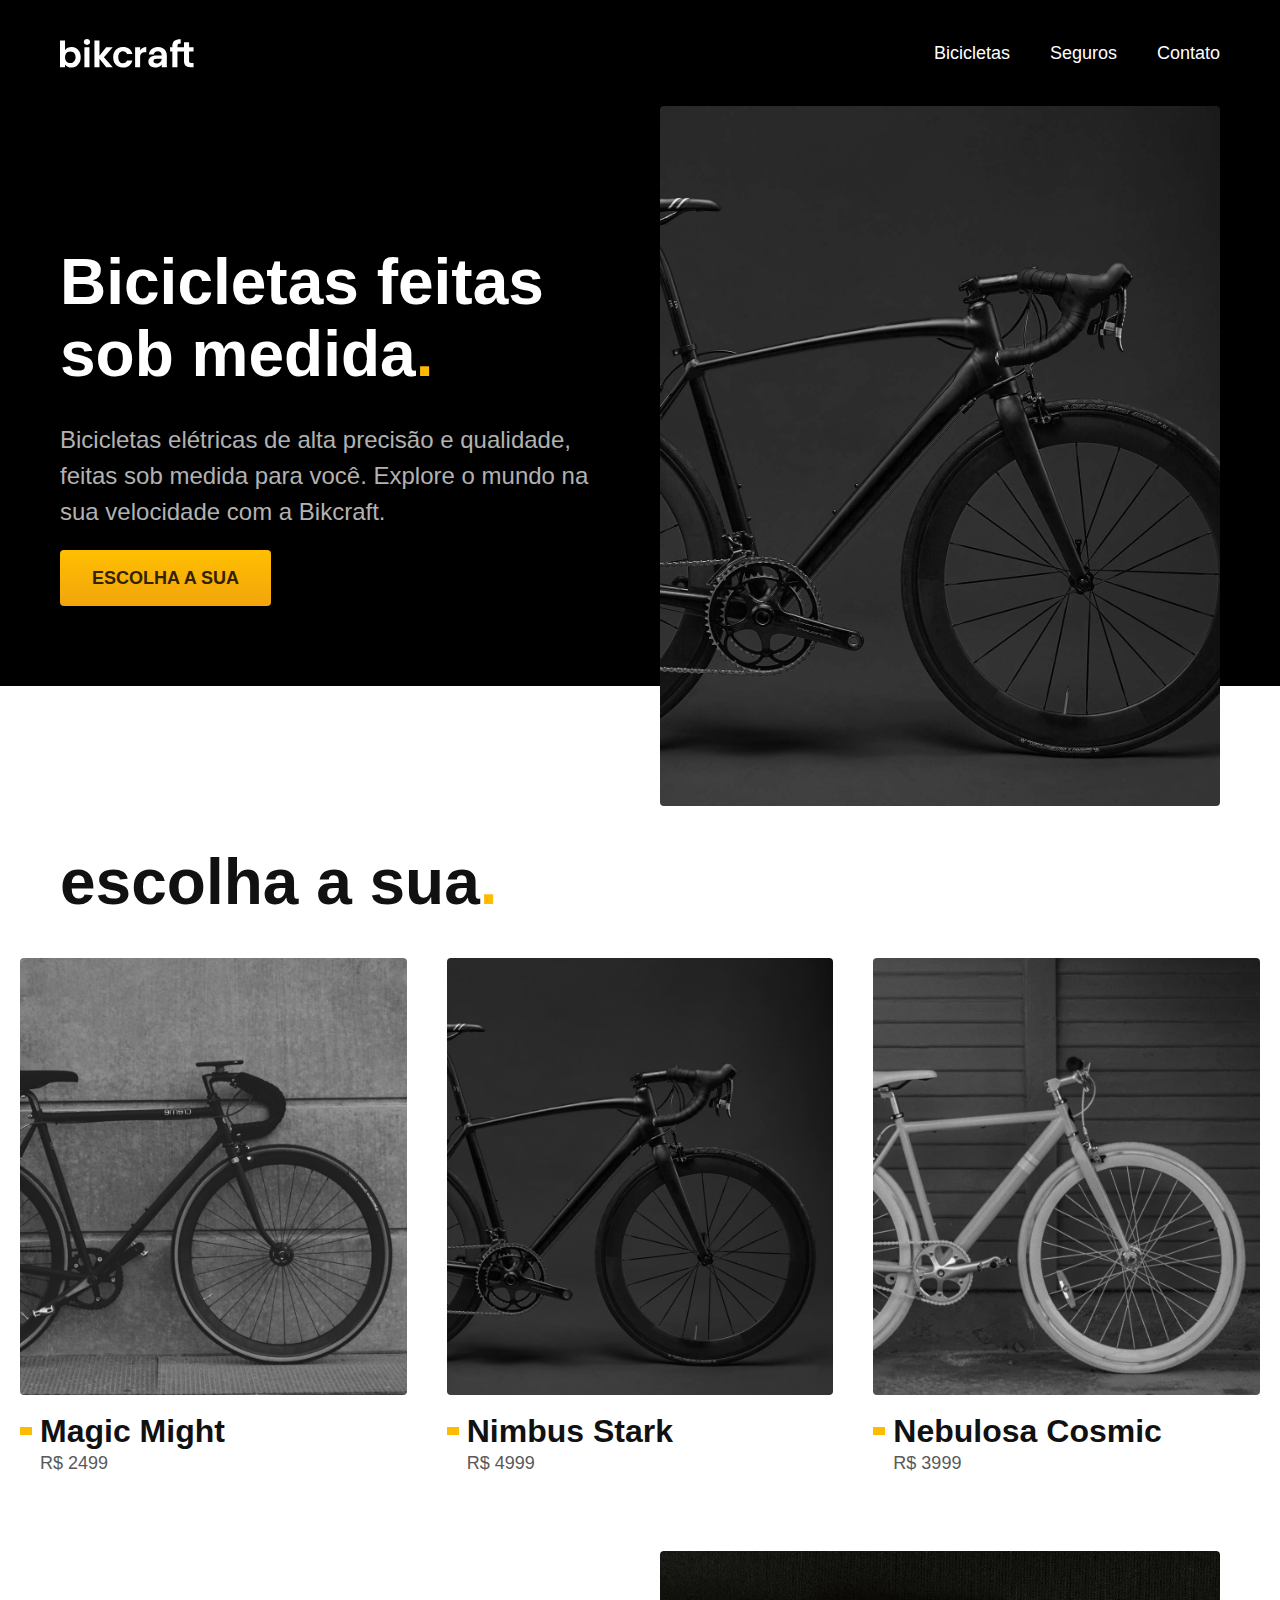
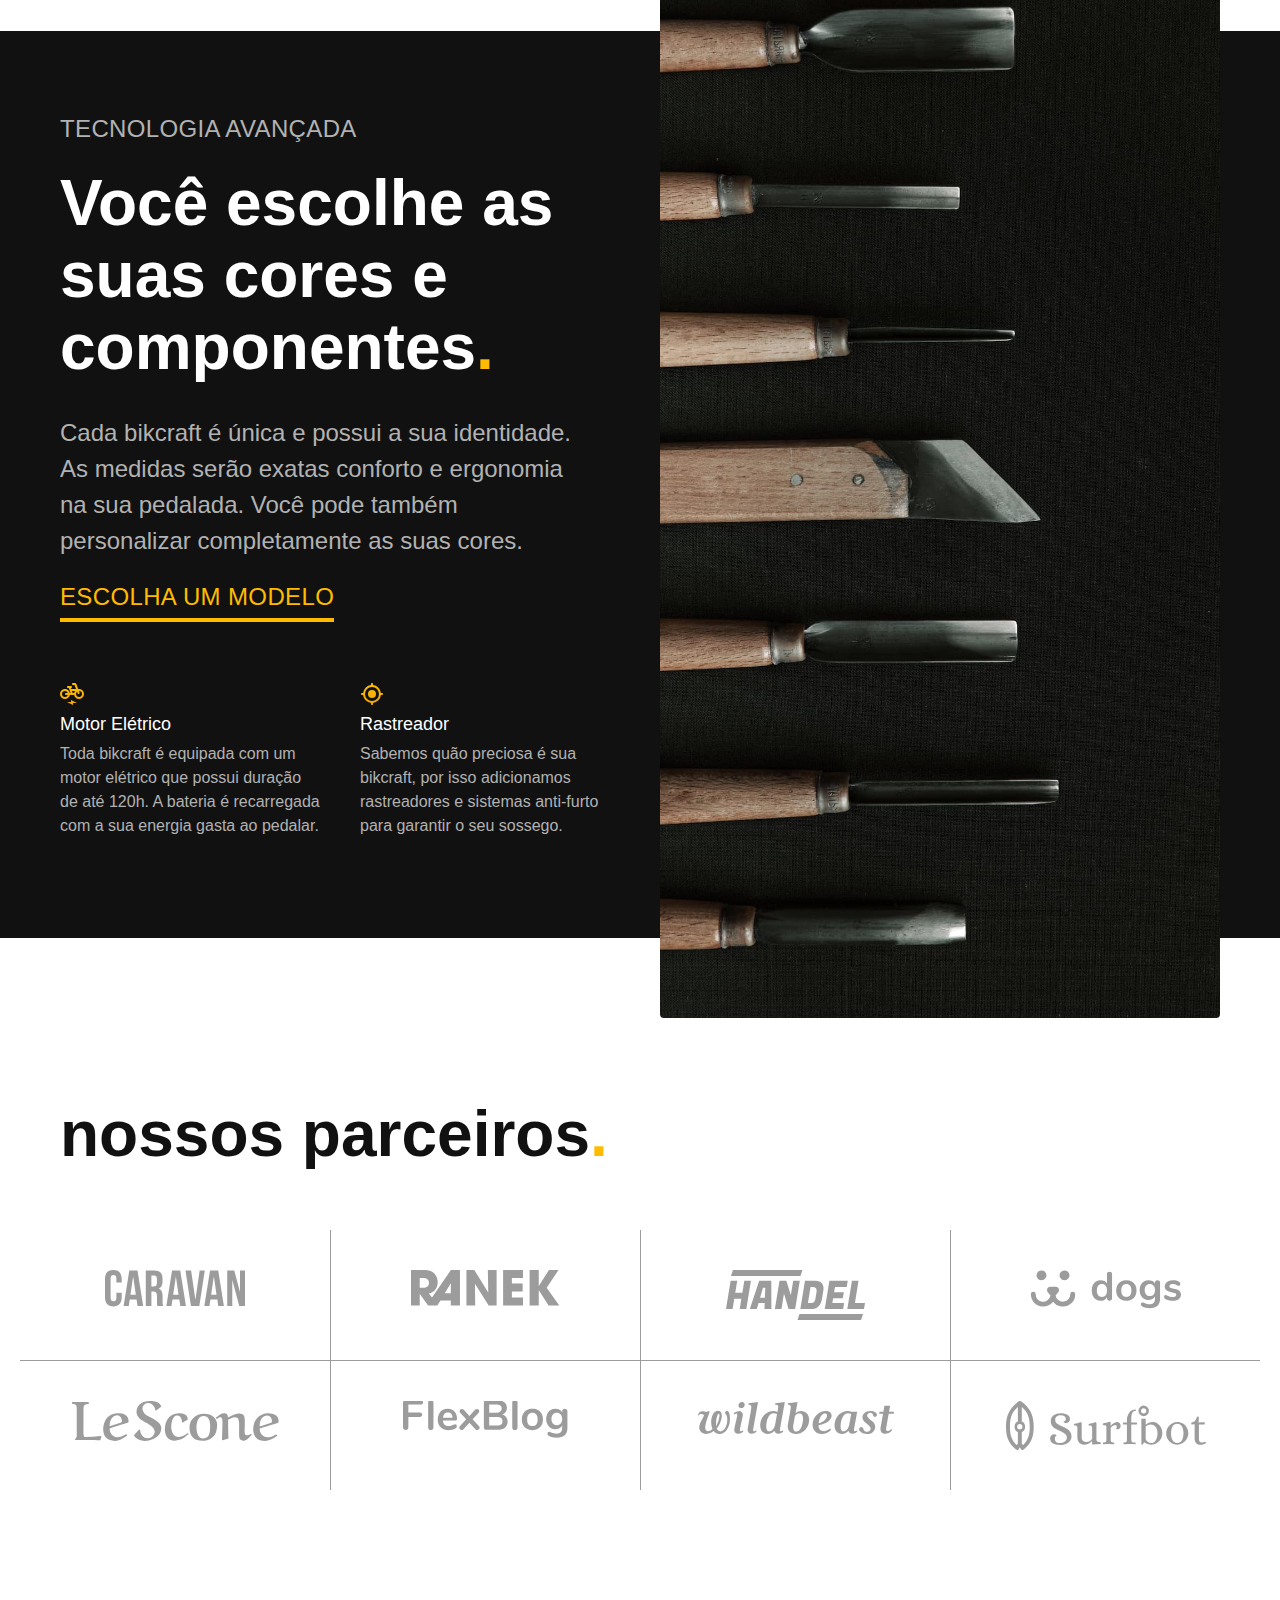
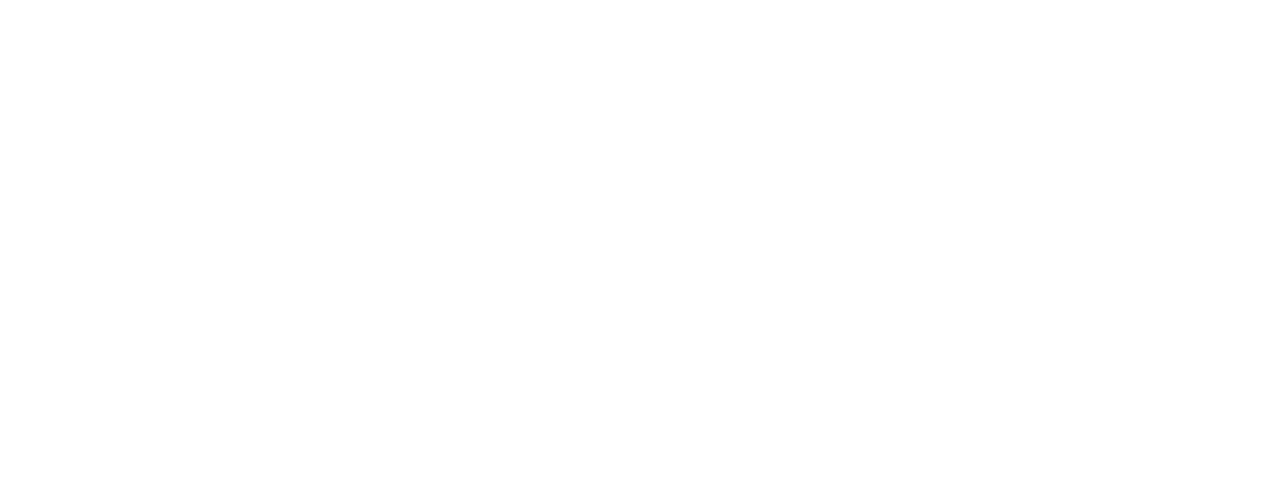
==== index.html @ b80268f8 "sessão de parceiros" ====
<!DOCTYPE html>
<html lang="pt-br">

<head>
  <meta charset="UTF-8">
  <meta name="viewport" content="width=device-width, initial-scale=1.0">

  <title>Bikcraft - Bicicletas Elétricas</title>
  <meta name="description" content="Bicicletas elétricas de alta precisão e qualidade,  feitas sob medida para o cliente. Explore o mundo na sua velocidade com a Bikcraft.">

  <link rel="stylesheet" href="./css/style.css">
</head>

<body>
  <header class="header-bg">
    <div class="header container-1">
      <a href="./">
        <img src="./img/bikcraft.svg" alt="Bikcraft">
      </a>

      <nav aria-label="primaria">
        <ul class="header-menu font-1-m cor-0">
          <li><a href="./bicicletas.html">Bicicletas</a></li>
          <li><a href="./seguros.html">Seguros</a></li>
          <li><a href="./contato.html">Contato</a></li>
        </ul>
      </nav>
    </div>
  </header>

  <main class="introducao-bg">
    <div class="introducao container-1">
      <div class="introducao-conteudo">
        <h1 class="font-1-xxl cor-0">Bicicletas feitas sob medida<span class="cor-p1">.</span></h1>
        <p class="font-2-l cor-5">Bicicletas elétricas de alta precisão e qualidade, feitas sob medida para você. Explore o mundo na sua velocidade com a Bikcraft.</p>
        <a class="botao" href="./bicicletas.html">Escolha a sua</a>
      </div>
      <div>
        <img src="./img/fotos/introducao.jpg" alt="Bicicleta elétrica preta.">
      </div>
    </div>
  </main>

  <article class="bicicletas">
    <h2 class="container-1 font-1-xxl">escolha a sua<span class="cor-p1">.</span></h2>
    <ul class="bicicletas-lista container-2">
      <li>
        <a href="./bicicletas/magic.html">
          <img src="./img/bicicletas/magic-home.jpg" alt="bibicleta preta">
          <h3 class="font-1-xl ">Magic Might</h3>
          <span class="font-2-m cor-8">R$ 2499</span>
        </a>
      </li>
      <li>
        <a href="./bicicletas/nimbus.html">
          <img src="./img/bicicletas/nimbus-home.jpg" alt="bicicleta normal">
          <h3 class="font-1-xl ">Nimbus Stark</h3>
          <span class="font-2-m cor-8">R$ 4999</span>
        </a>
      </li>
      <li>
        <a href="./bicicletas/nebulosa.html">
          <img src="./img/bicicletas/nebula-home.jpg" alt="bicicleta albina">
          <h3 class="font-1-xl">Nebulosa Cosmic</h3>
          <span class="font-2-m cor-8">R$ 3999</span>
        </a>
      </li>
    </ul>
  </article>

  <article class="tecnologia-bg">
    <div class="tecnologia container-1">
      <div class="tecnologia-conteudo">
        <span class="font-2-l-b cor-5">Tecnologia Avançada</span>
        <h2 class="font-1-xxl cor-0">Você escolhe as suas cores e componentes<span class="cor-p1">.</span></h2>
        <p class="font-2-l cor-5">Cada bikcraft é única e possui a sua identidade. As medidas serão exatas conforto e ergonomia na sua pedalada. Você pode também personalizar completamente as suas cores.</p>
        <a class="link" href="./bicicletas.html">Escolha um modelo</a>
        <div class="tecnologia-vantagens">
          <div>
            <img src="./img/icones/eletrica.svg" alt="">
            <h3 class="font-1-m cor-0">Motor Elétrico</h3>
            <p class="font-2-s cor-5">Toda bikcraft é equipada com um motor elétrico que possui duração de até 120h. A bateria é recarregada com a sua energia gasta ao pedalar.</p>
          </div>
          <div>
            <img src="./img/icones/rastreador.svg" alt="">
            <h3 class="font-1-m cor-0">Rastreador</h3>
            <p class="font-2-s cor-5">Sabemos quão preciosa é sua bikcraft, por isso adicionamos rastreadores e sistemas anti-furto para garantir o seu sossego.</p>
          </div>
        </div>
      </div>
      <div class="tecnologia-imagem">
        <img src="./img/fotos/tecnologia.jpg" alt="bikcraft legal">
      </div>
    </div>
  </article>

  <section class="parceiros" aria-label="nossos parceiros">
    <h2 class="container-1 font-1-xxl">nossos parceiros<span class="cor-p1">.</span></h2>

    <ul class="container-2">
      <li><img src="./img/parceiros/caravan.svg" alt="caravan"></li>
      <li><img src="./img/parceiros/ranek.svg" alt="ranek"></li>
      <li><img src="./img/parceiros/handel.svg" alt="handel"></li>
      <li><img src="./img/parceiros/dogs.svg" alt="dogs"></li>
      <li><img src="./img/parceiros/lescone.svg" alt="lescone"></li>
      <li><img src="./img/parceiros/flexblog.svg" alt="flexblog"></li>
      <li><img src="./img/parceiros/wildbeast.svg" alt="wildbeast"></li>
      <li><img src="./img/parceiros/surfbot.svg" alt="surfbot"></li>



    </ul>
  </section>

</body>

</html>
---- css/style.css ----
@import "./global/reset.css";
@import "./utilidades/tipografia.css";
@import "./utilidades/cores.css";

@import "./global/header.css";

/* Utilidades */
@import "./utilidades/componentes.css";

/* Home */
@import "./home/introducao.css";
@import "./home/tecnologia.css";
@import "./home/parceiros.css";

/* bicicletas */
@import "./bicicletas/bicicletas-lista.css";
@import "./bicicletas/bicicletas.css";
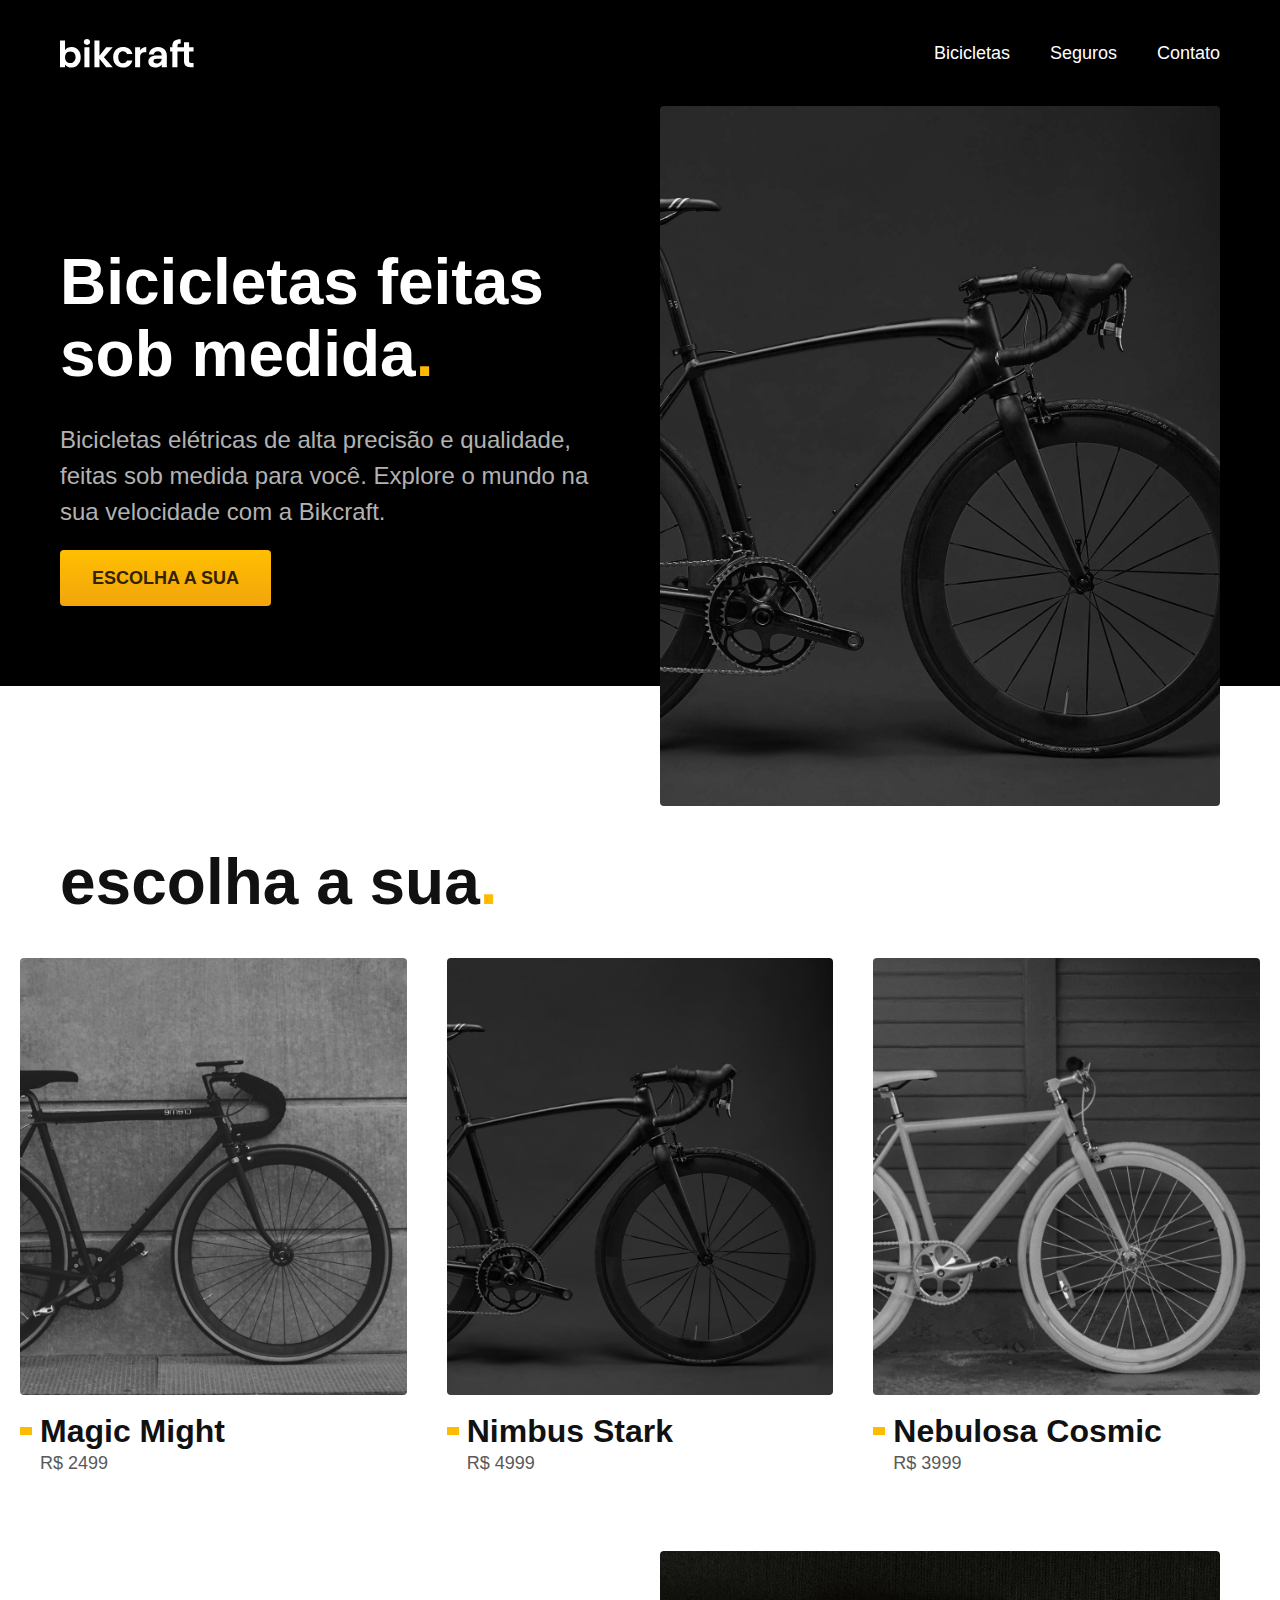
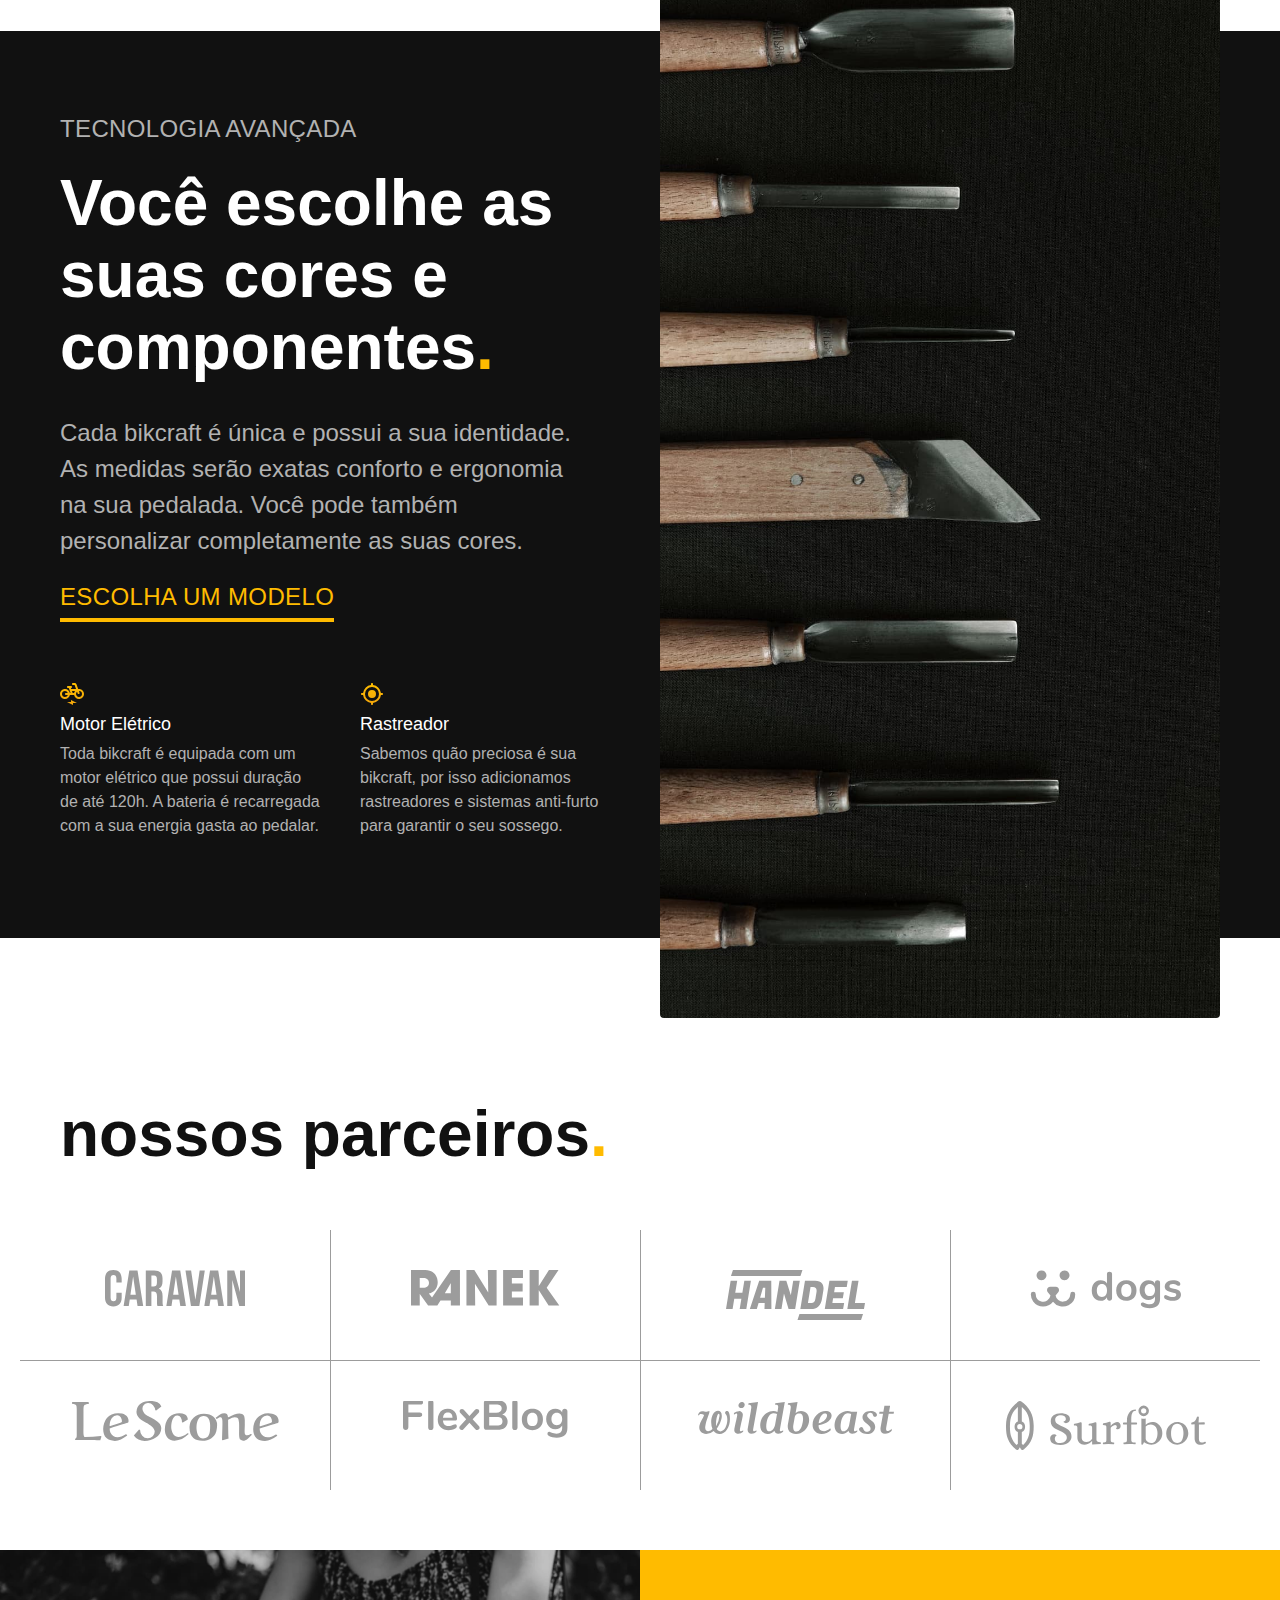
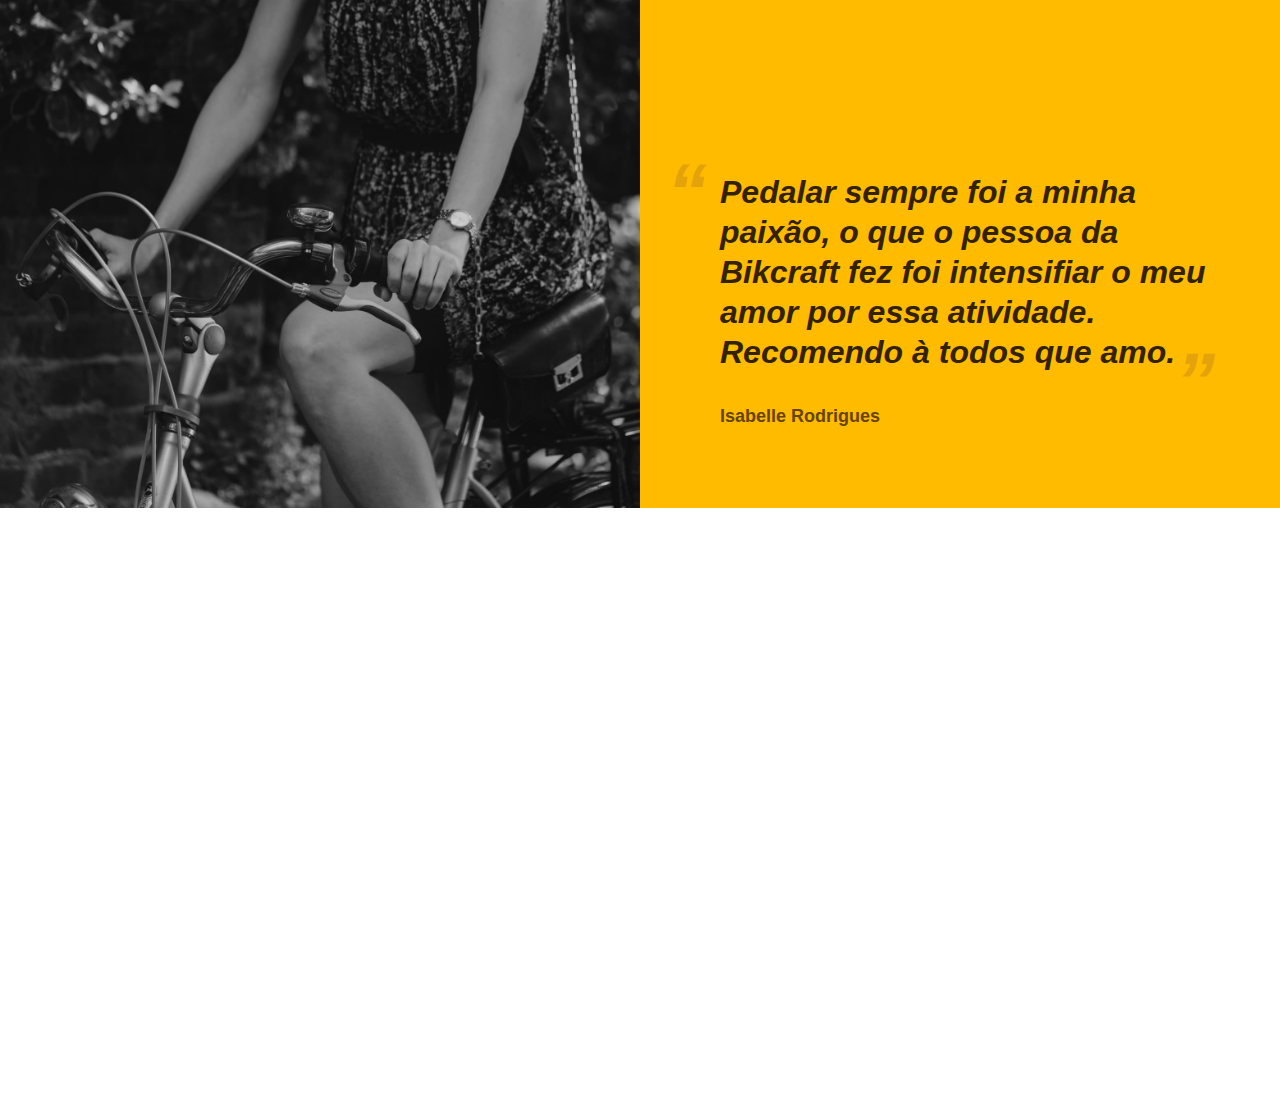
==== commit 1b6cc40a: "sessão depoimento" ====
--- a/index.html
+++ b/index.html
@@ -28,6 +28,8 @@
     </div>
   </header>
 
+  <!-- Conteudo principal do site - intro -->
+
   <main class="introducao-bg">
     <div class="introducao container-1">
       <div class="introducao-conteudo">
@@ -41,6 +43,7 @@
     </div>
   </main>
 
+  <!-- Sessão grid bicicletas -->
   <article class="bicicletas">
     <h2 class="container-1 font-1-xxl">escolha a sua<span class="cor-p1">.</span></h2>
     <ul class="bicicletas-lista container-2">
@@ -68,6 +71,8 @@
     </ul>
   </article>
 
+  <!-- Sessão Tecnologica -->
+
   <article class="tecnologia-bg">
     <div class="tecnologia container-1">
       <div class="tecnologia-conteudo">
@@ -94,6 +99,8 @@
     </div>
   </article>
 
+  <!-- Sessão dos Parceiros -->
+
   <section class="parceiros" aria-label="nossos parceiros">
     <h2 class="container-1 font-1-xxl">nossos parceiros<span class="cor-p1">.</span></h2>
 
@@ -106,10 +113,21 @@
       <li><img src="./img/parceiros/flexblog.svg" alt="flexblog"></li>
       <li><img src="./img/parceiros/wildbeast.svg" alt="wildbeast"></li>
       <li><img src="./img/parceiros/surfbot.svg" alt="surfbot"></li>
+    </ul>
+  </section>
 
+  <!-- Sessão do comentarios sobre a bikcraft -->
+  <section class="depoimentos" aria-label="depoimento">
+    <div class="depoimentos-imagem">
+      <img src="./img/fotos/depoimento.jpg" alt="Pessoa andando com a bicicleta da bikcraft">
+    </div>
+    <div class="depoimentos-conteudo">
+      <blockquote class="font-1-xl cor-p5">
+        <p>Pedalar sempre foi a minha paixão, o que o pessoa da Bikcraft fez foi intensifiar o meu amor por essa atividade. Recomendo à todos que amo.</p>
+      </blockquote>
+      <span class="font-1-m-b cor-p4">Isabelle Rodrigues</span>
+    </div>
 
-
-    </ul>
   </section>
 
 </body>
--- a/css/style.css
+++ b/css/style.css
@@ -11,6 +11,7 @@
 @import "./home/introducao.css";
 @import "./home/tecnologia.css";
 @import "./home/parceiros.css";
+@import "./home/depoimentos.css";
 
 /* bicicletas */
 @import "./bicicletas/bicicletas-lista.css";
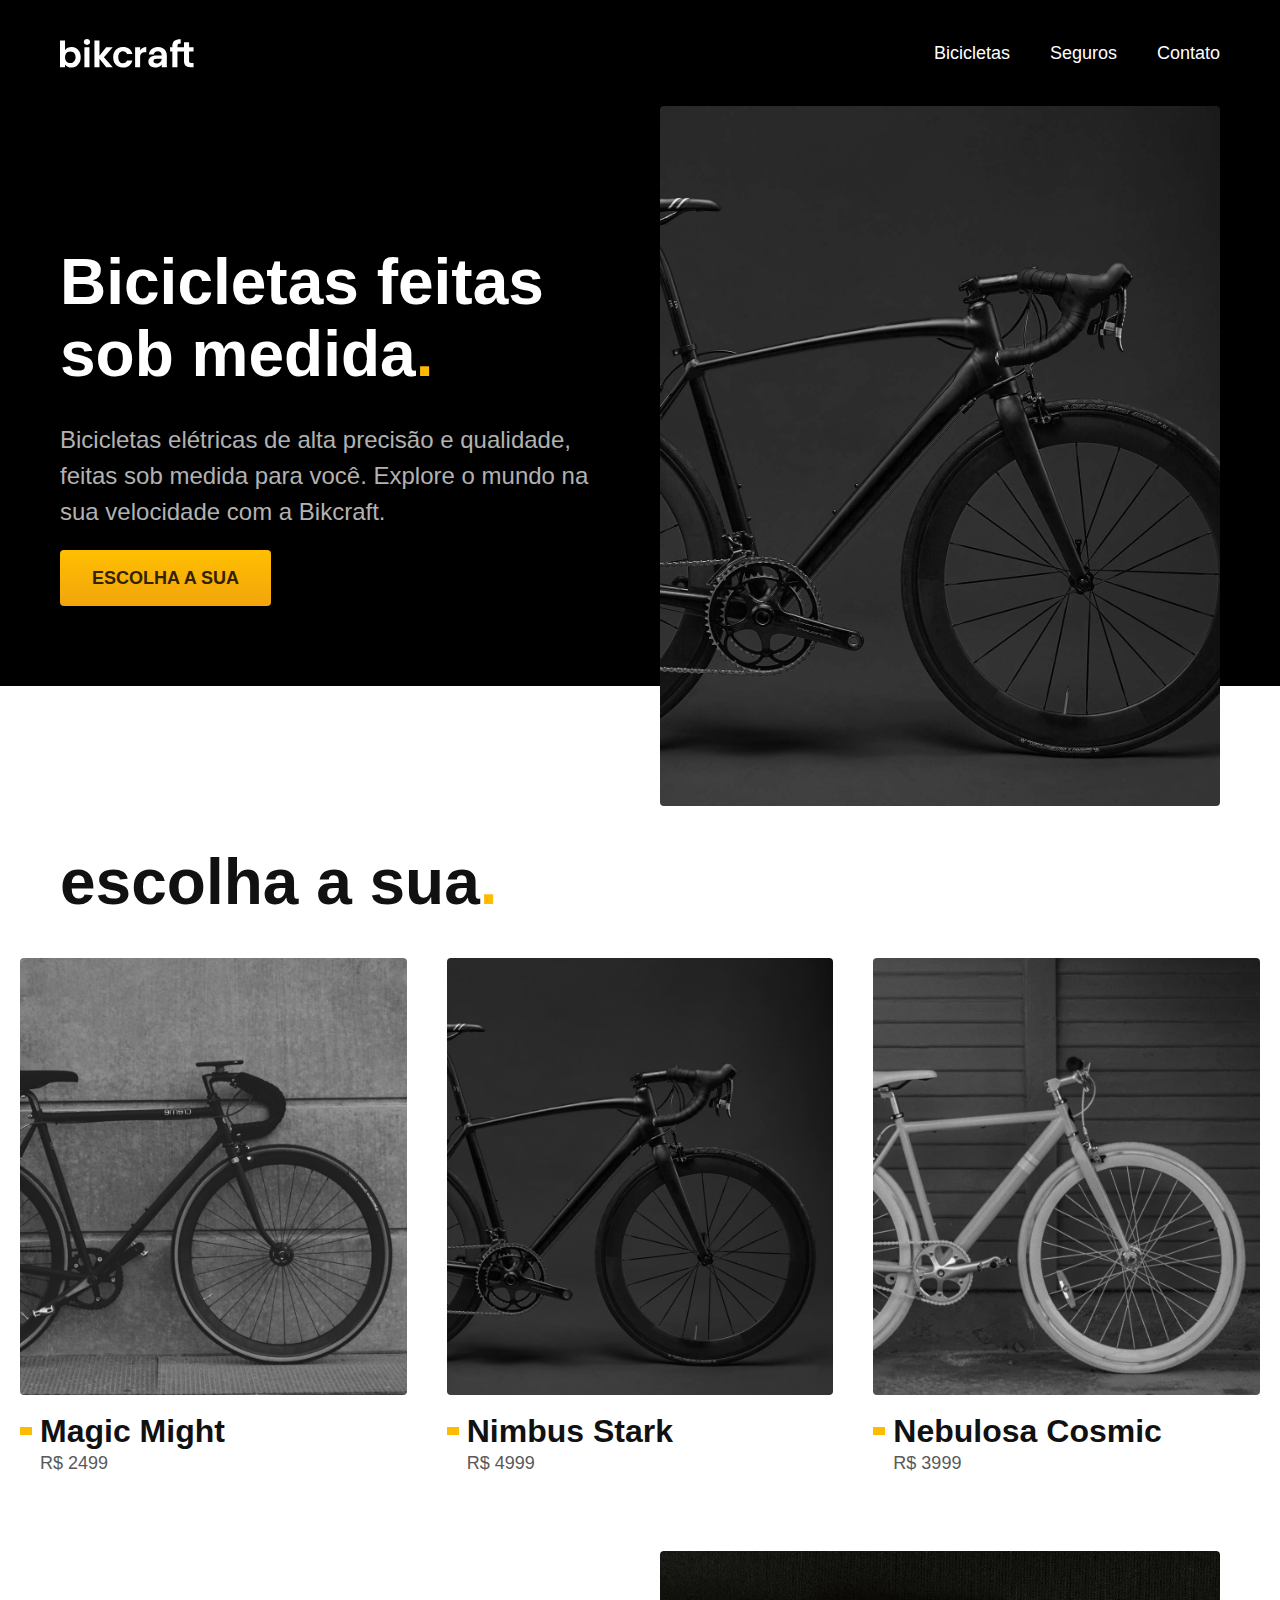
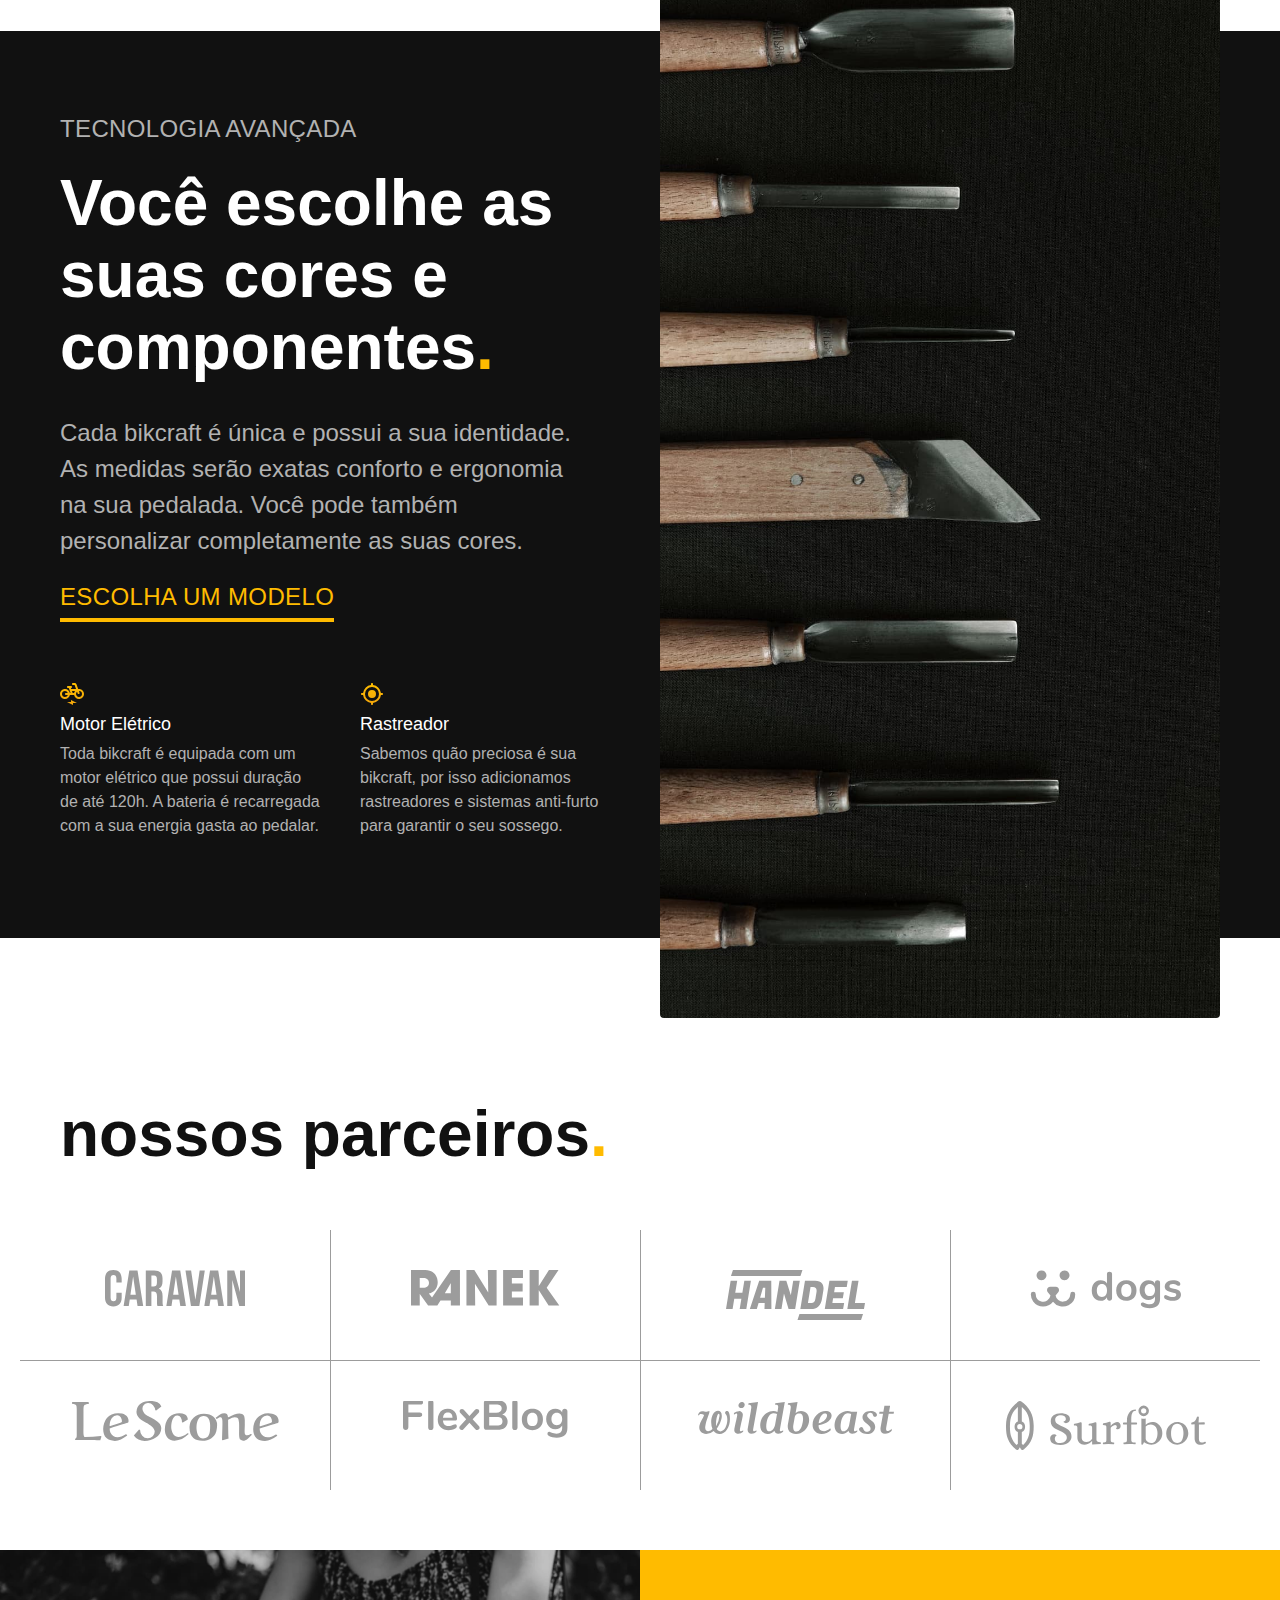
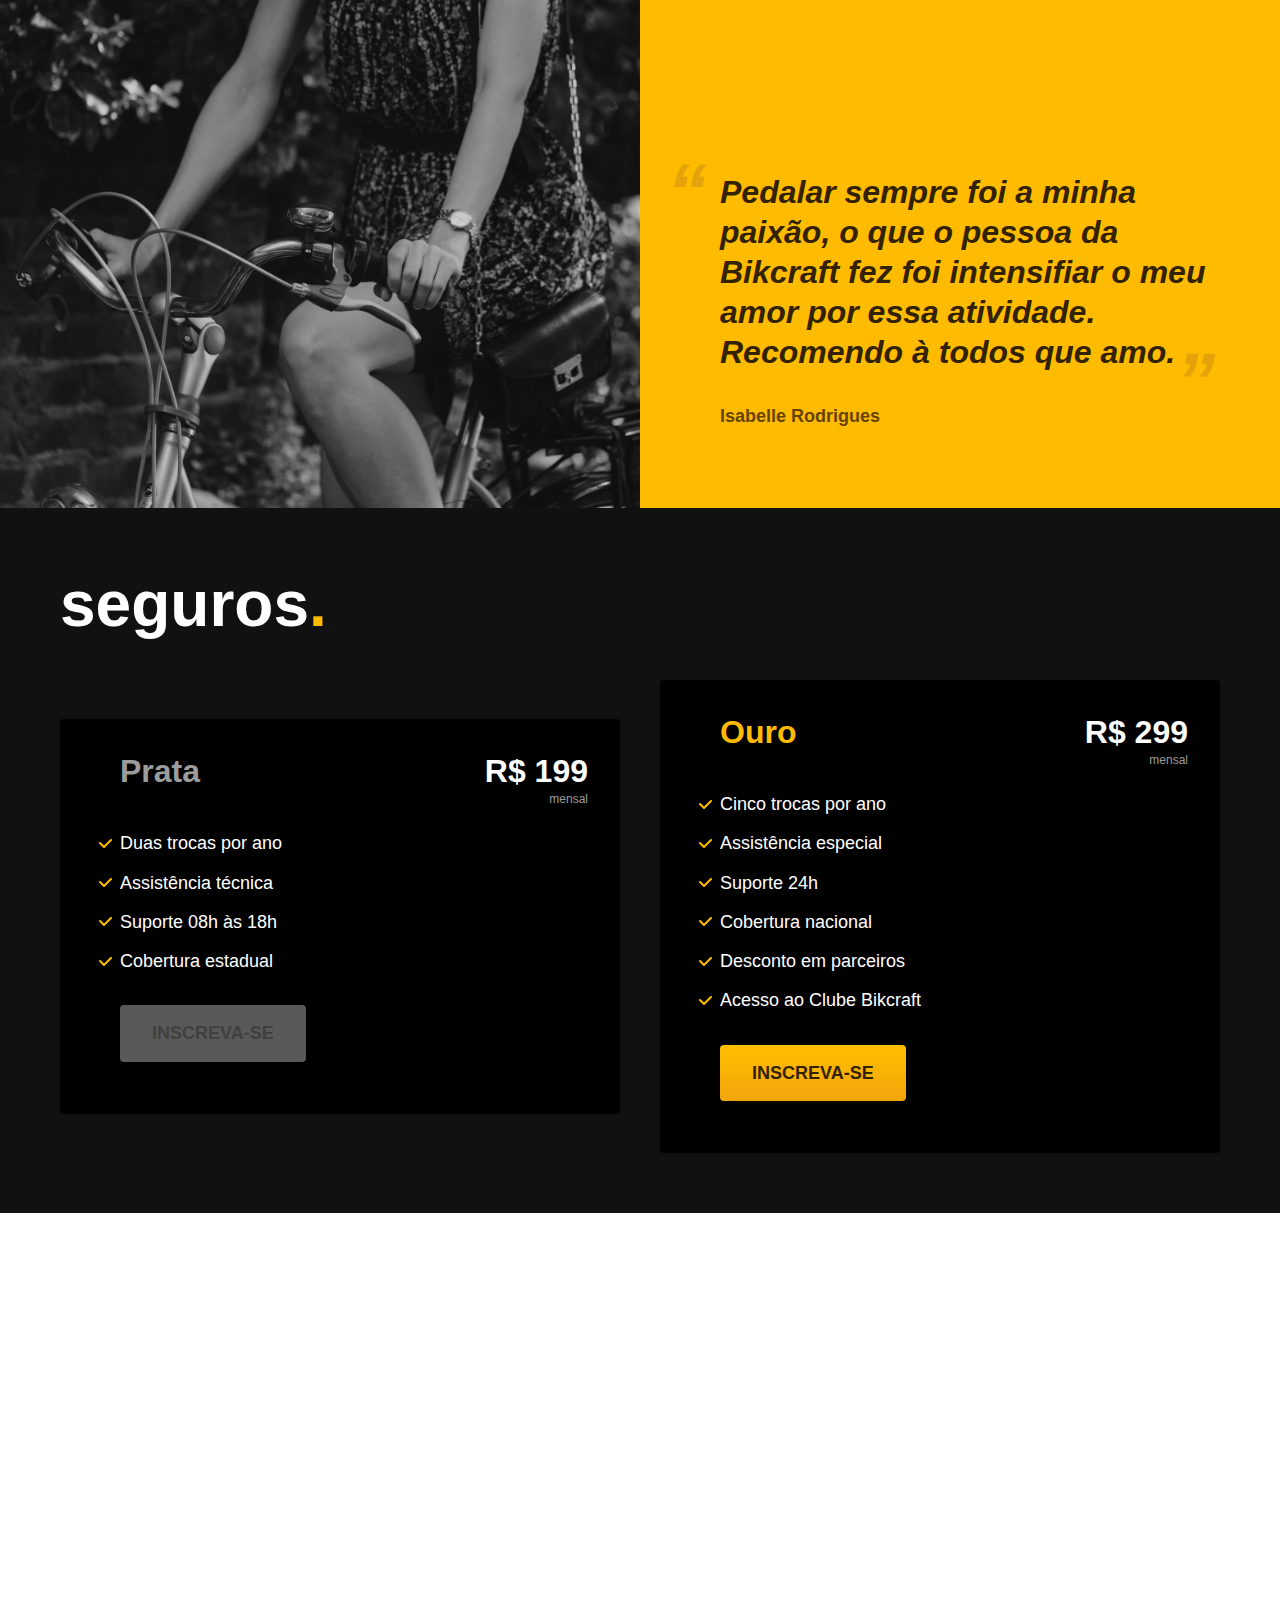
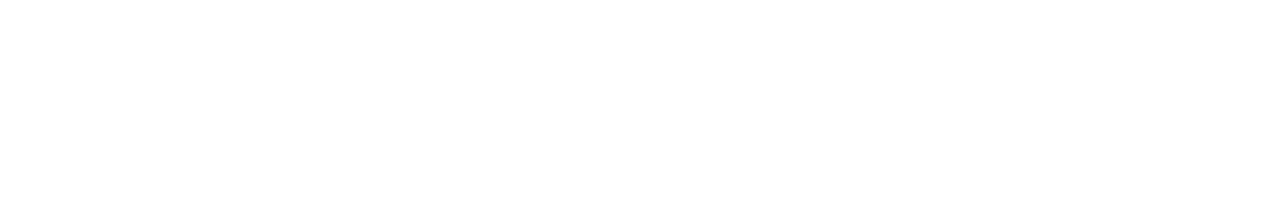
==== commit 53205c4a: "update doc + new session seguros" ====
--- a/index.html
+++ b/index.html
@@ -127,9 +127,40 @@
       </blockquote>
       <span class="font-1-m-b cor-p4">Isabelle Rodrigues</span>
     </div>
-
   </section>
 
+  <article class="seguros-bg">
+
+    <div class="seguros container-1 ">
+      <h2 class=" font-1-xxl cor-0">seguros<span class="cor-p1">.</span></h2>
+      <div class="seguros-item">
+        <h3 class="font-1-xl cor-6">Prata</h3>
+        <span class="font-1-xl cor-0">R$ 199<span class="font-1-xs cor-6">mensal</span></span>
+        <ul class="font-2-m cor-0">
+          <li>Duas trocas por ano</li>
+          <li>Assistência técnica</li>
+          <li>Suporte 08h às 18h</li>
+          <li>Cobertura estadual</li>
+        </ul>
+        <a class="botao secundario" href="./orcamentos.html">Inscreva-se</a>
+      </div>
+
+      <div class="seguros-item">
+        <h3 class="font-1-xl cor-p1">Ouro</h3>
+        <span class="font-1-xl cor-0">R$ 299 <span class="font-1-xs cor-6"> mensal</span></span>
+        <ul class="font-2-m cor-0">
+          <li>Cinco trocas por ano</li>
+          <li>Assistência especial</li>
+          <li>Suporte 24h</li>
+          <li>Cobertura nacional</li>
+          <li>Desconto em parceiros</li>
+          <li>Acesso ao Clube Bikcraft</li>
+        </ul>
+        <a class="botao" href="./orcamentos.html">Inscreva-se</a>
+      </div>
+    </div>
+
+  </article>
 </body>
 
 </html>--- a/css/style.css
+++ b/css/style.css
@@ -16,3 +16,6 @@
 /* bicicletas */
 @import "./bicicletas/bicicletas-lista.css";
 @import "./bicicletas/bicicletas.css";
+
+/* Seguros */
+@import "./seguros/seguros.css";
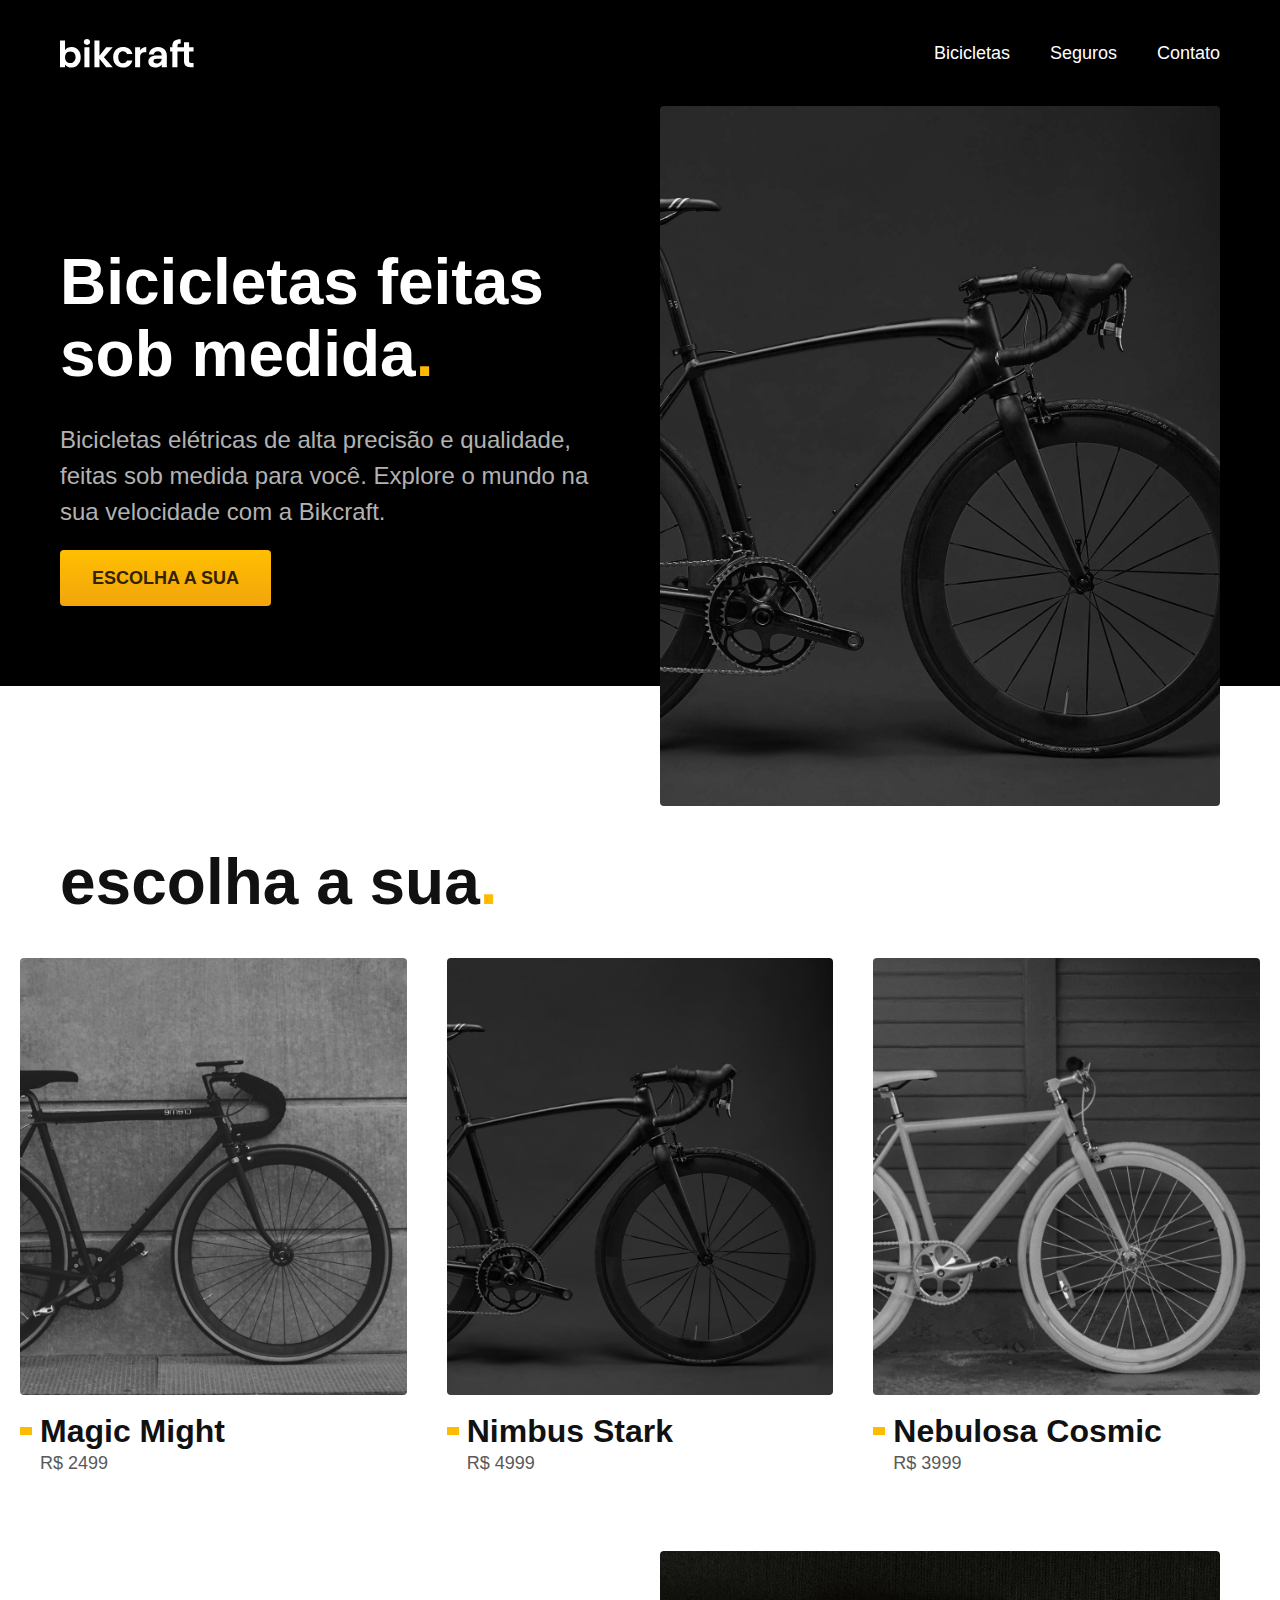
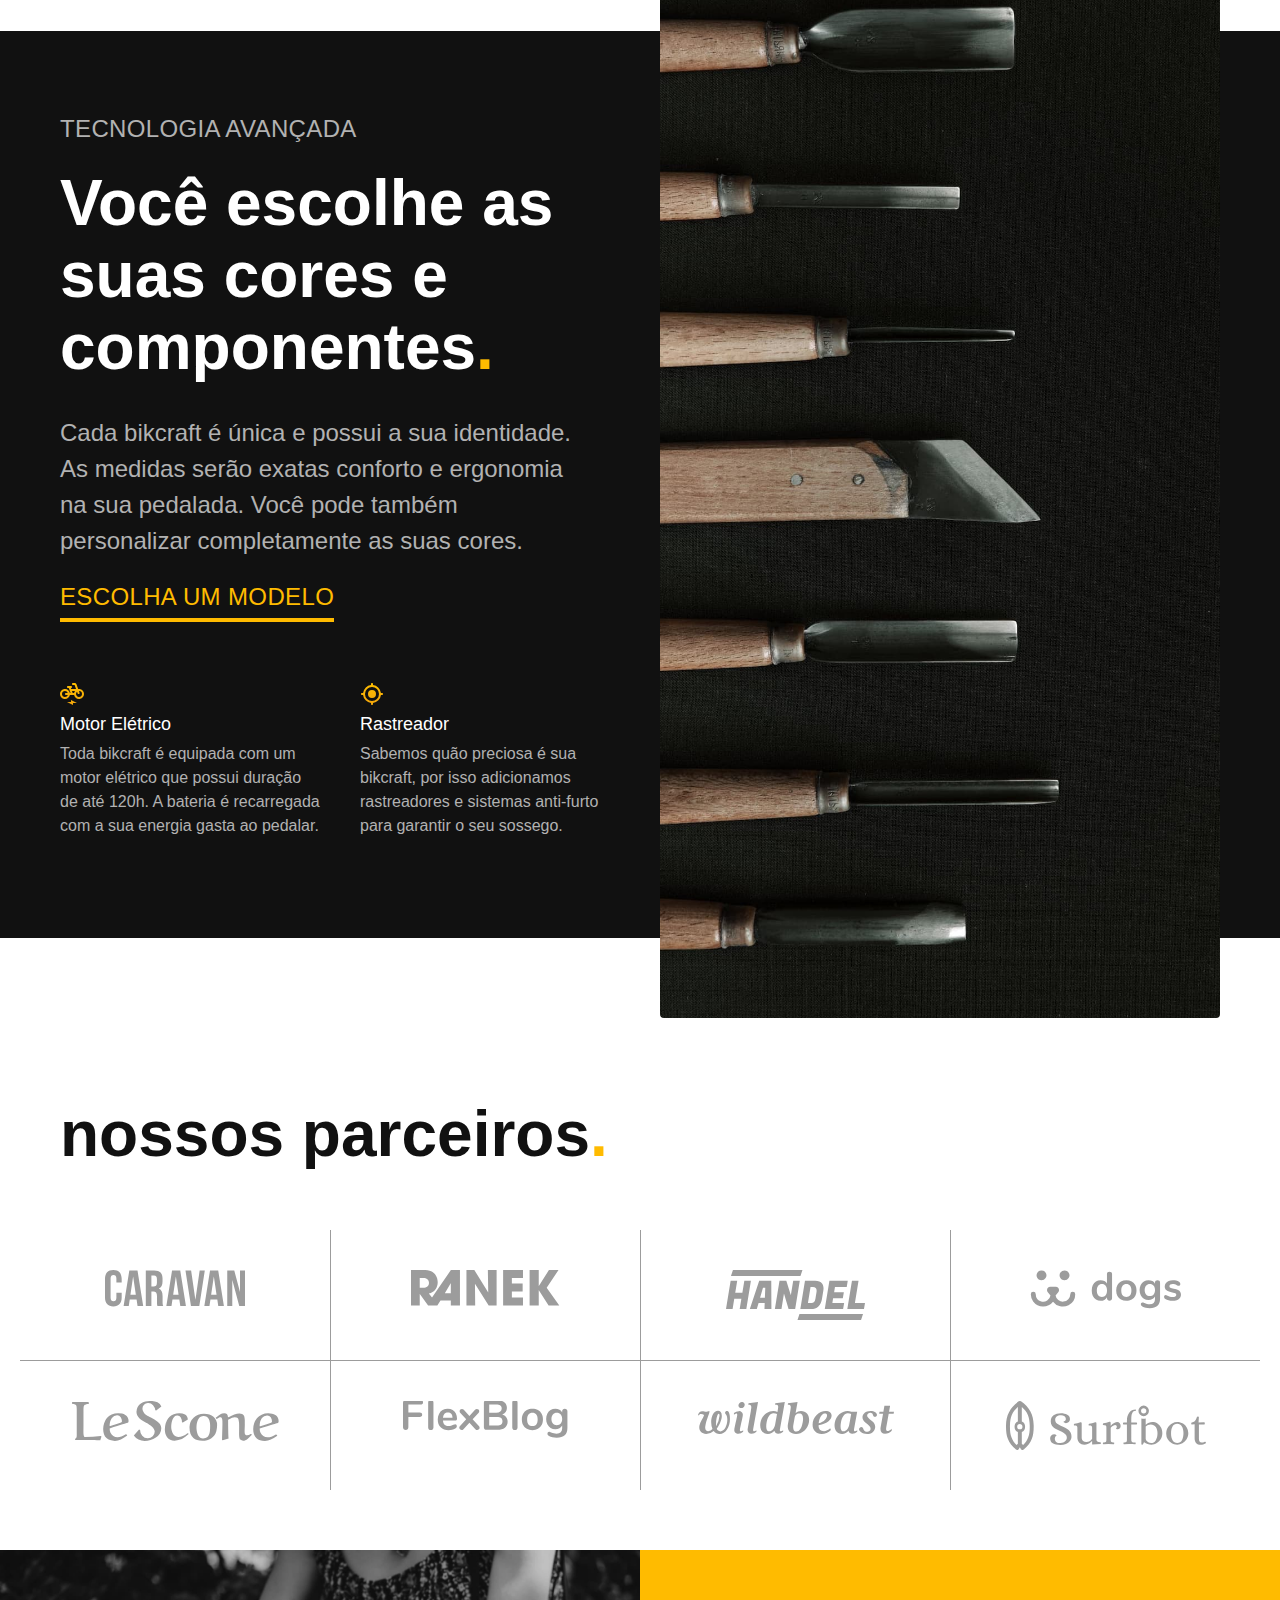
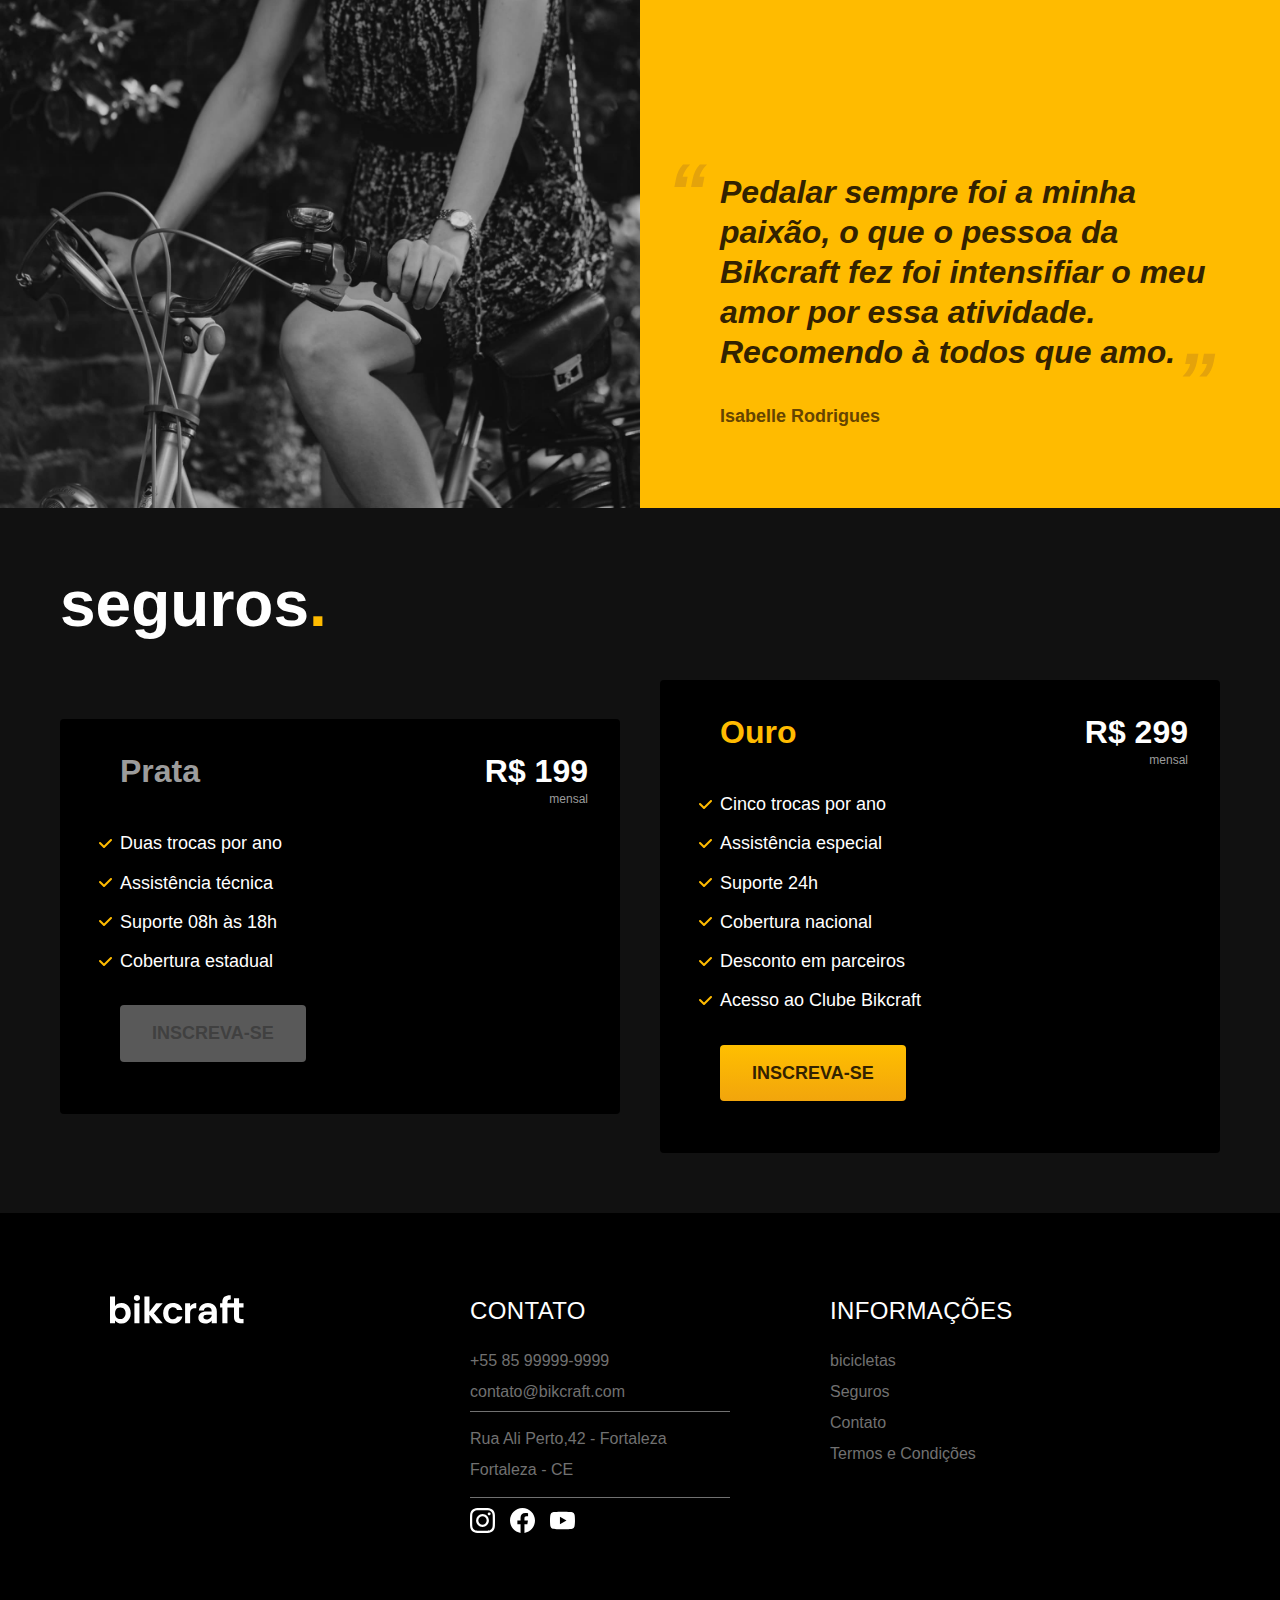
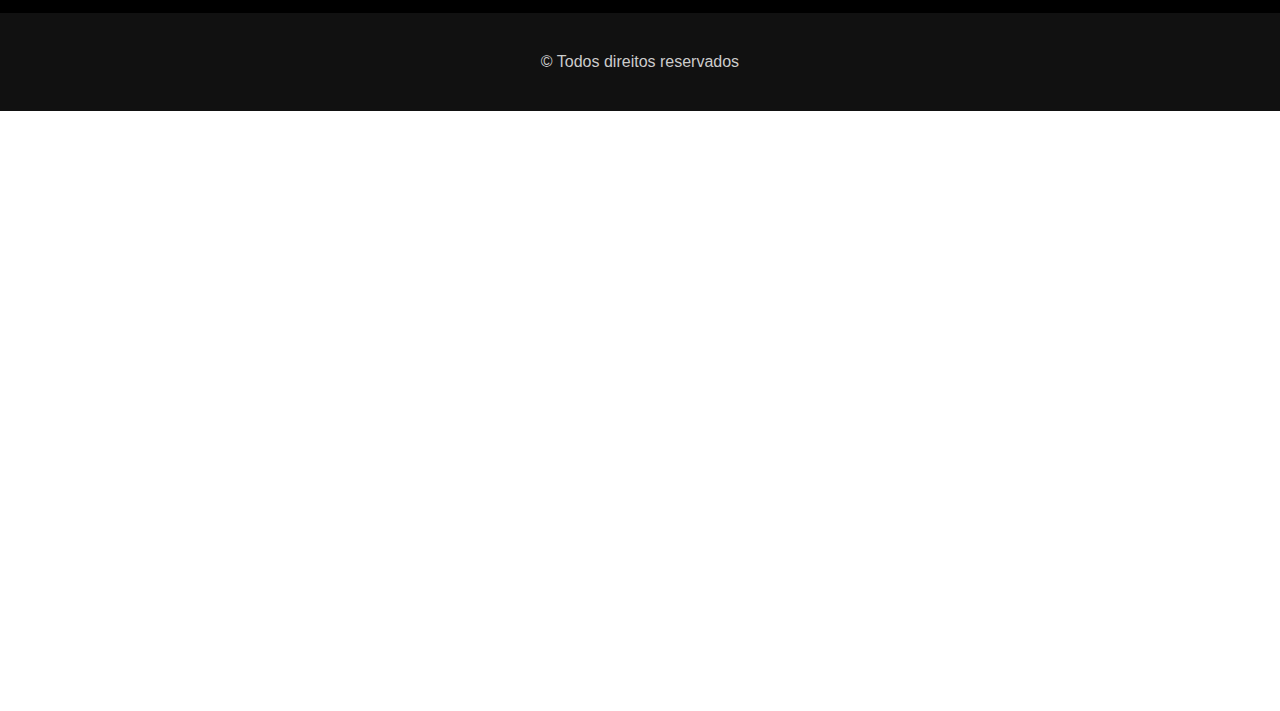
==== commit 289ac7af: "footer-1 ajustado" ====
--- a/index.html
+++ b/index.html
@@ -161,6 +161,42 @@
     </div>
 
   </article>
+
+  <footer class="rodape">
+    <div class="rodape-lista container-1">
+      <div>
+        <a href="./">
+          <img src="./img/bikcraft.svg" alt="Bikcraft">
+        </a>
+      </div>
+      <div class="font-2-s cor-7">
+        <h3 class="font-2-l-b cor-0">Contato</h3>
+        <a href="+5585999999999">+55 85 99999-9999</a>
+        <p>contato@bikcraft.com</p>
+        <span class="span">Rua Ali Perto,42 - Fortaleza
+          <span>Fortaleza - CE</span></span>
+        <ul class="rodape-redes">
+          <li><img src="./img/redes/instagram.svg" alt="icone-insta"></li>
+          <li><img src="./img/redes/facebook.svg" alt="icone-fc"></li>
+          <li><img src="./img/redes/youtube.svg" alt="icone-yt"></li>
+        </ul>
+      </div>
+      <div>
+        <h3 class="font-2-l-b cor-0">Informações</h3>
+        <ul class="rodape-info font-2-s cor-7">
+          <li>bicicletas</li>
+          <li>Seguros</li>
+          <li>Contato</li>
+          <li>Termos e Condições</li>
+        </ul>
+      </div>
+    </div>
+    <div class="rodape-final">
+      <p class="container-1">&copy; Todos direitos reservados</p>
+    </div>
+  </footer>
+
+
 </body>
 
 </html>--- a/css/style.css
+++ b/css/style.css
@@ -12,6 +12,7 @@
 @import "./home/tecnologia.css";
 @import "./home/parceiros.css";
 @import "./home/depoimentos.css";
+@import "./home/rodape.css";
 
 /* bicicletas */
 @import "./bicicletas/bicicletas-lista.css";
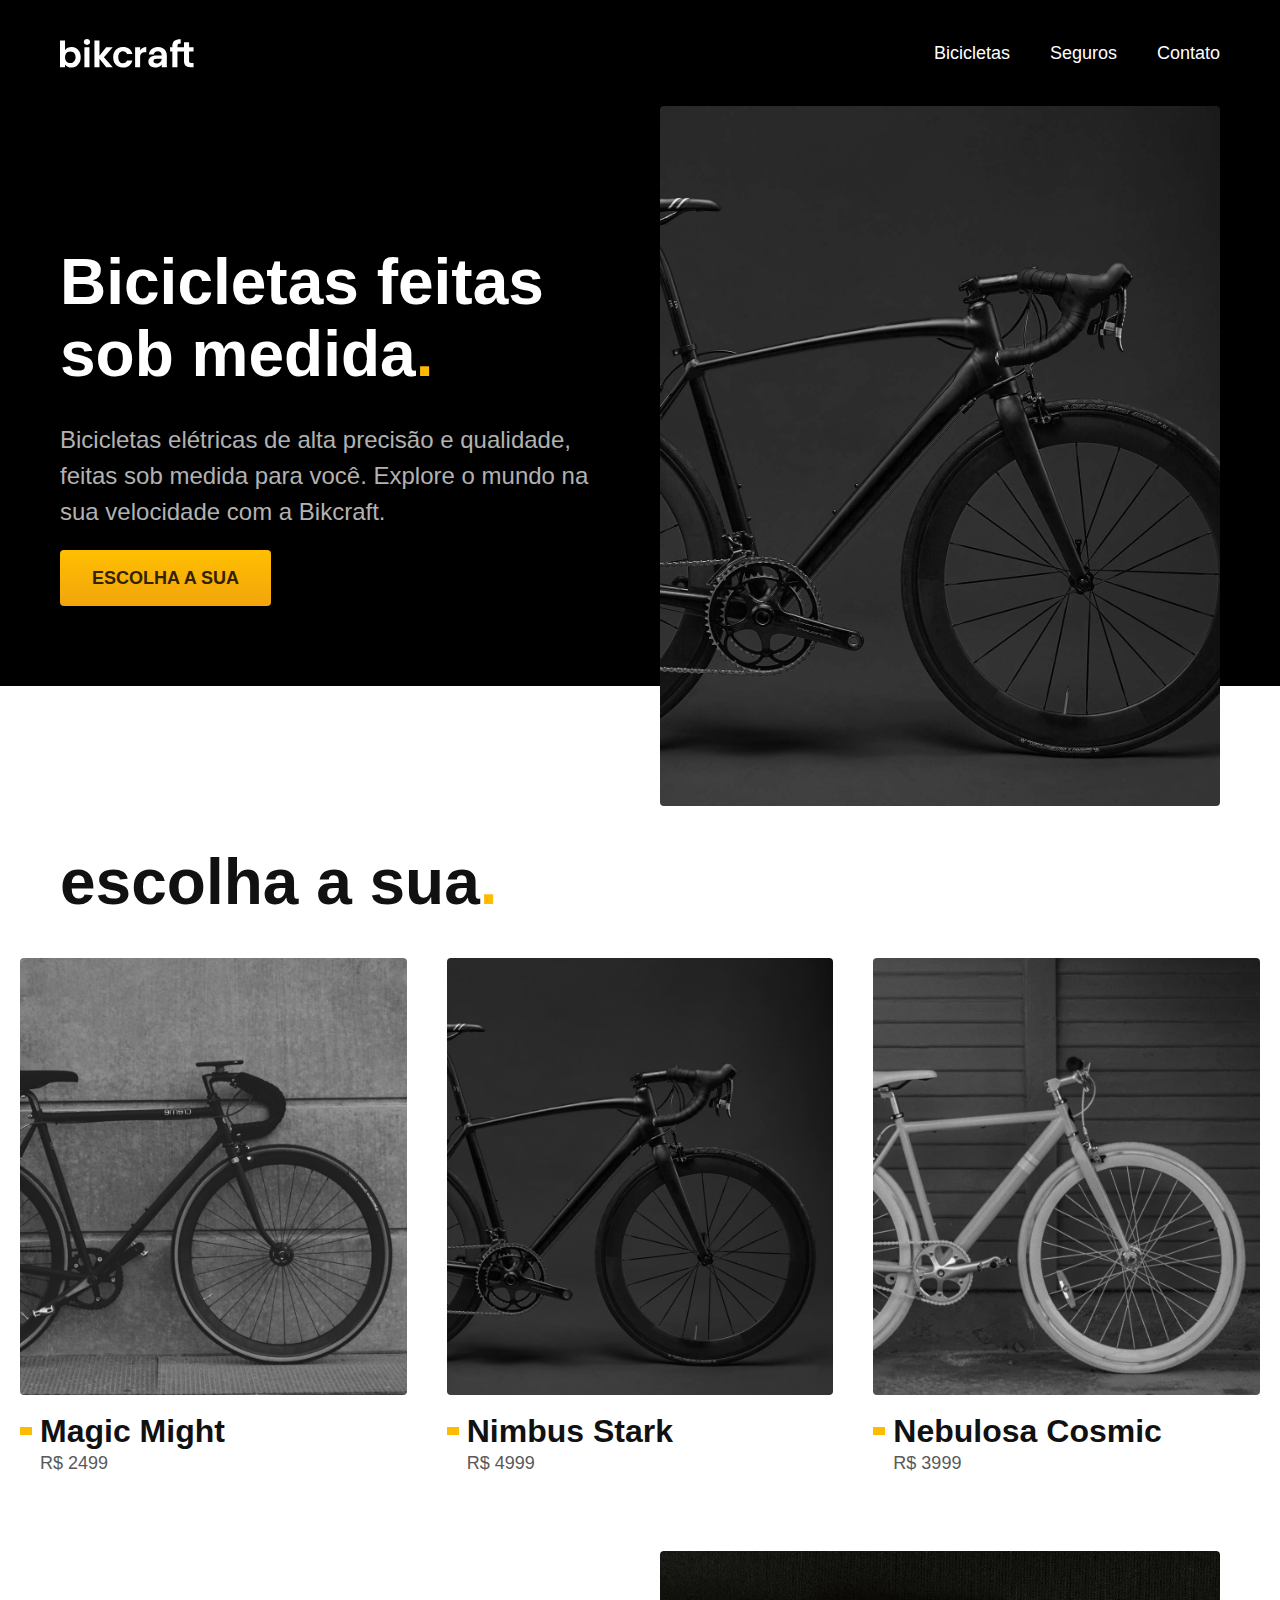
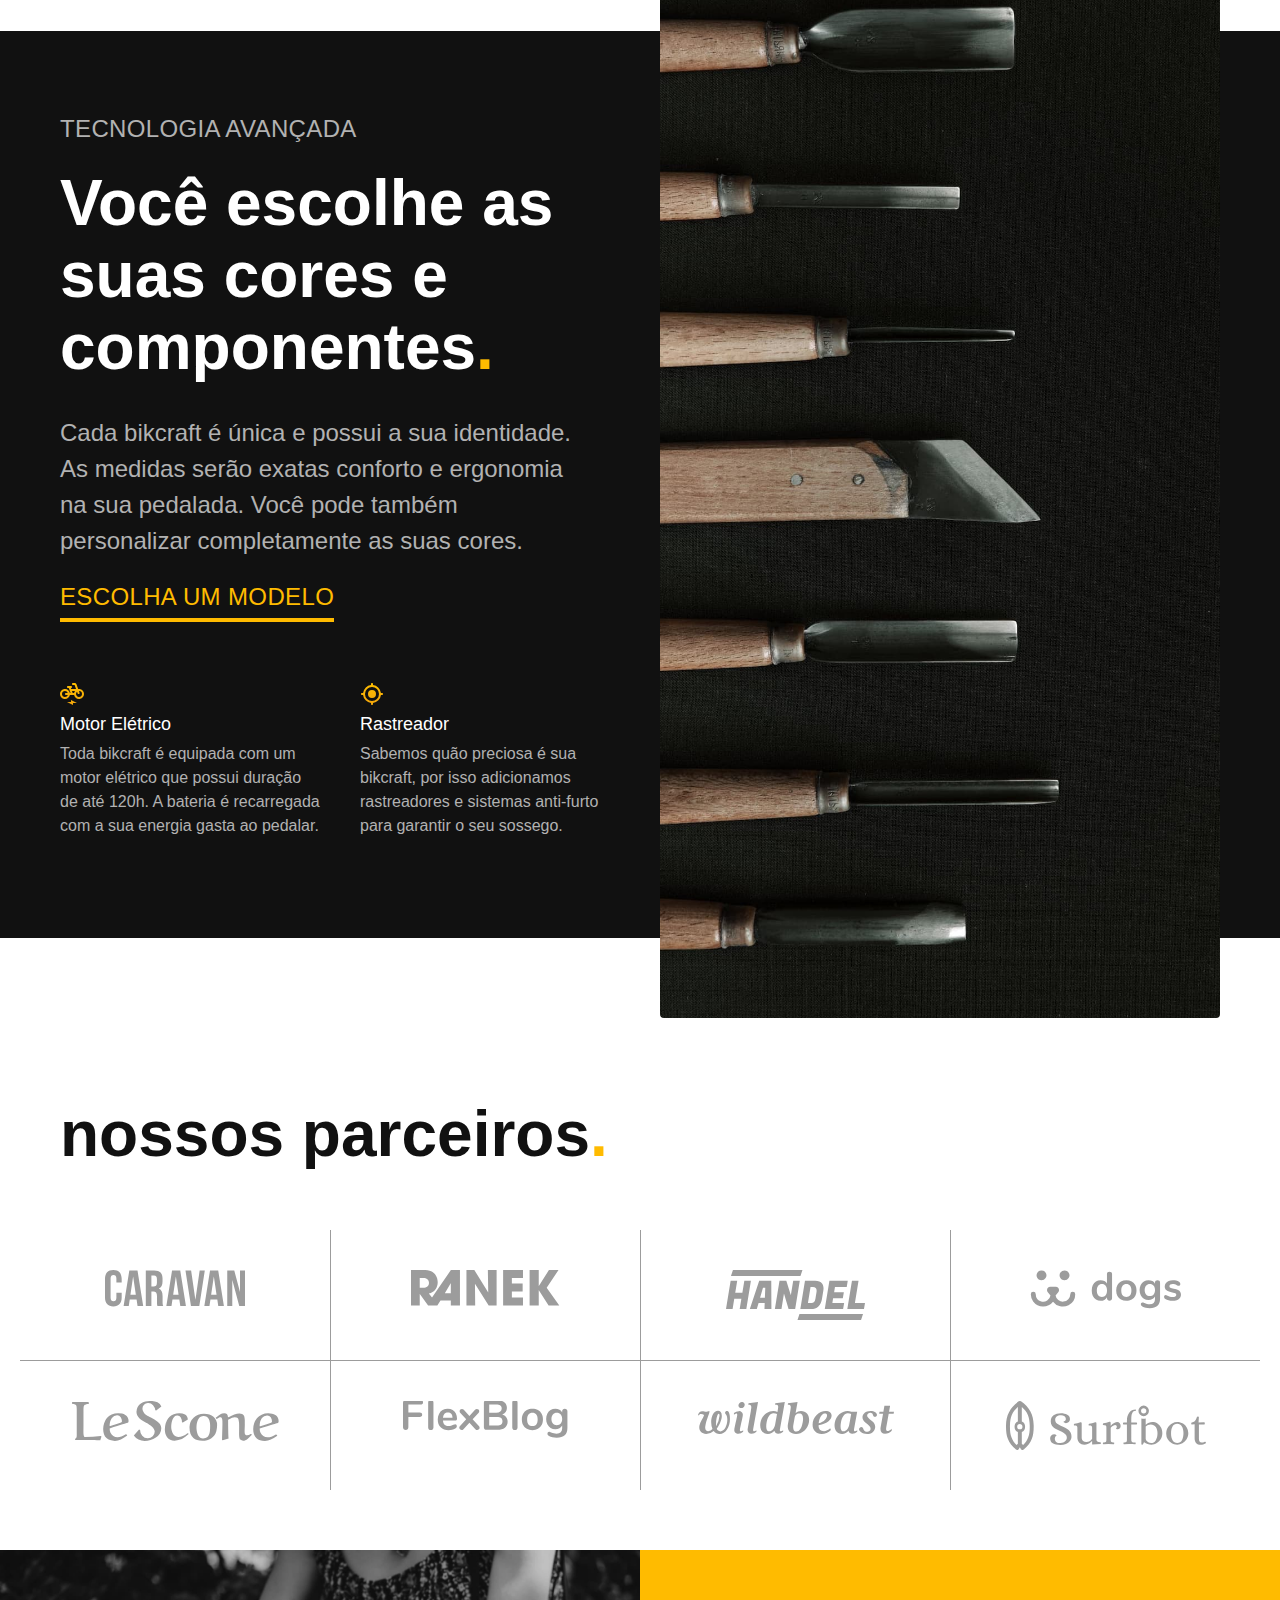
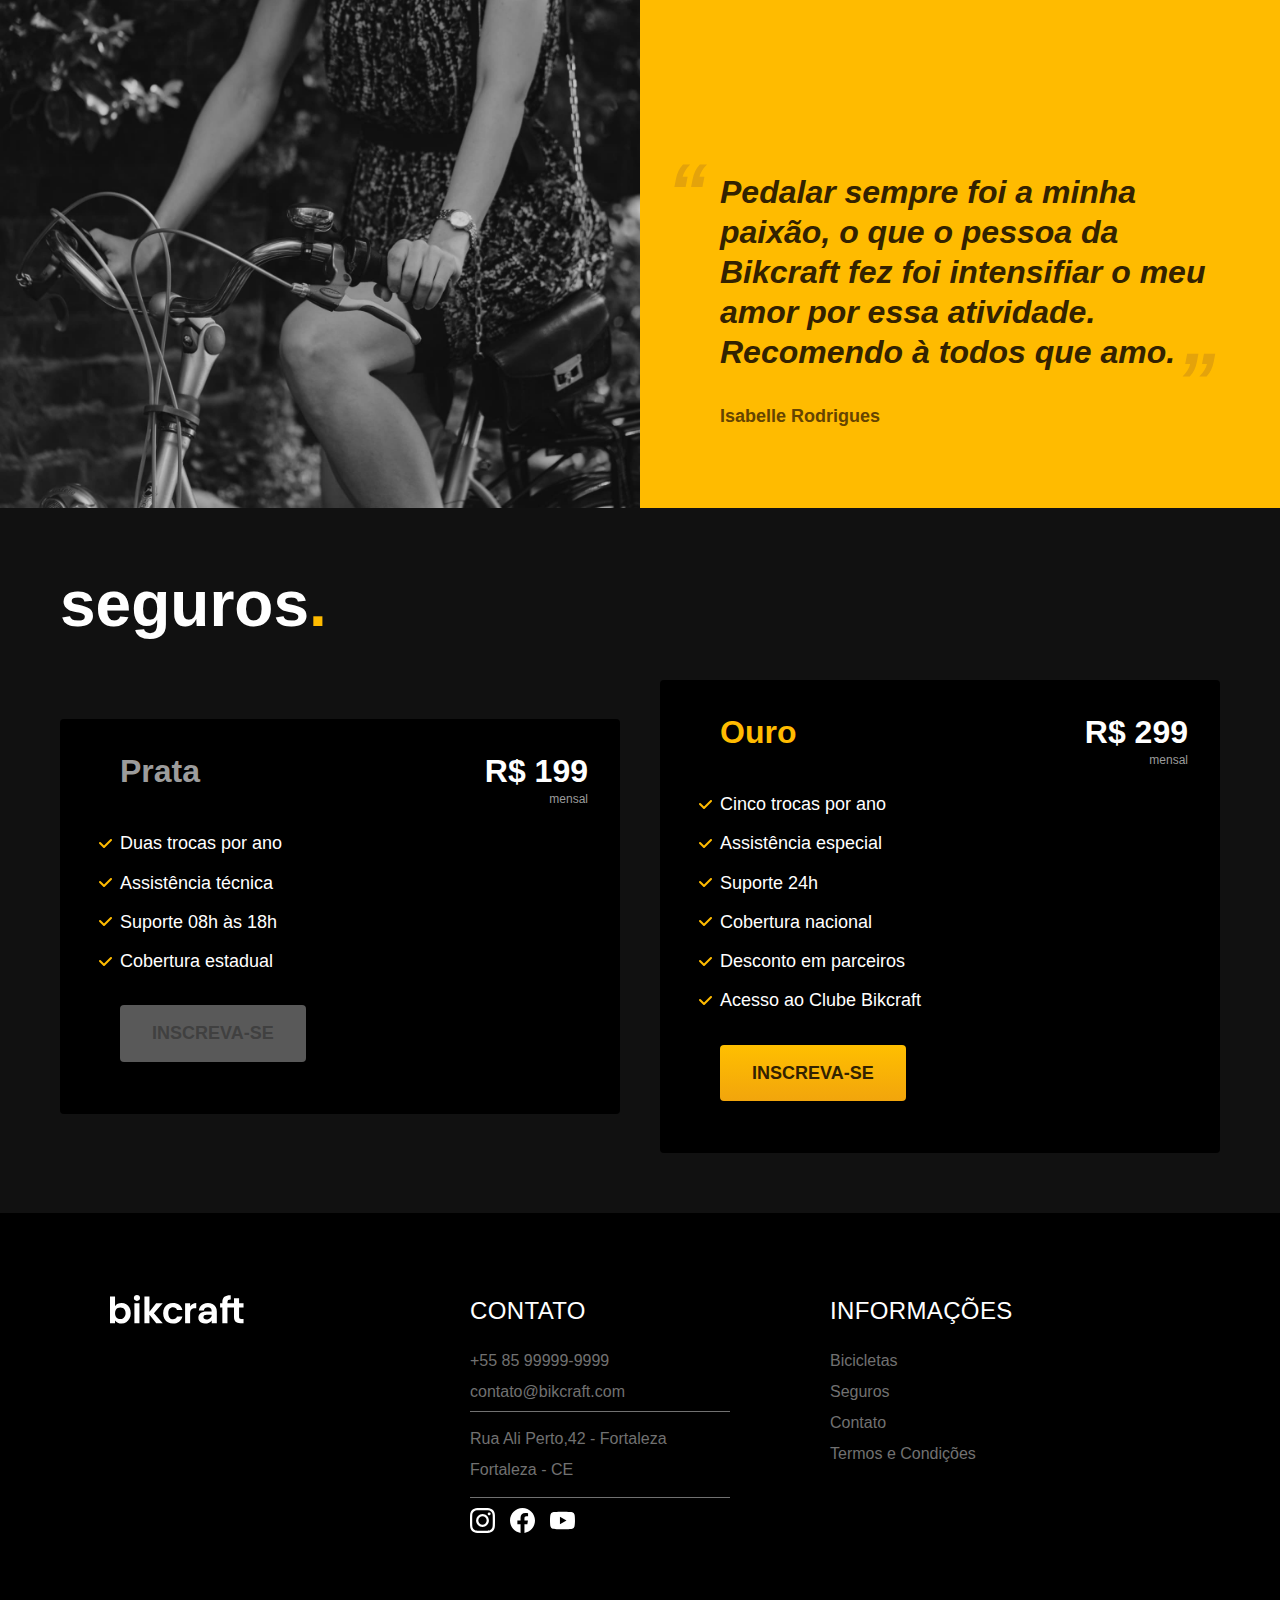
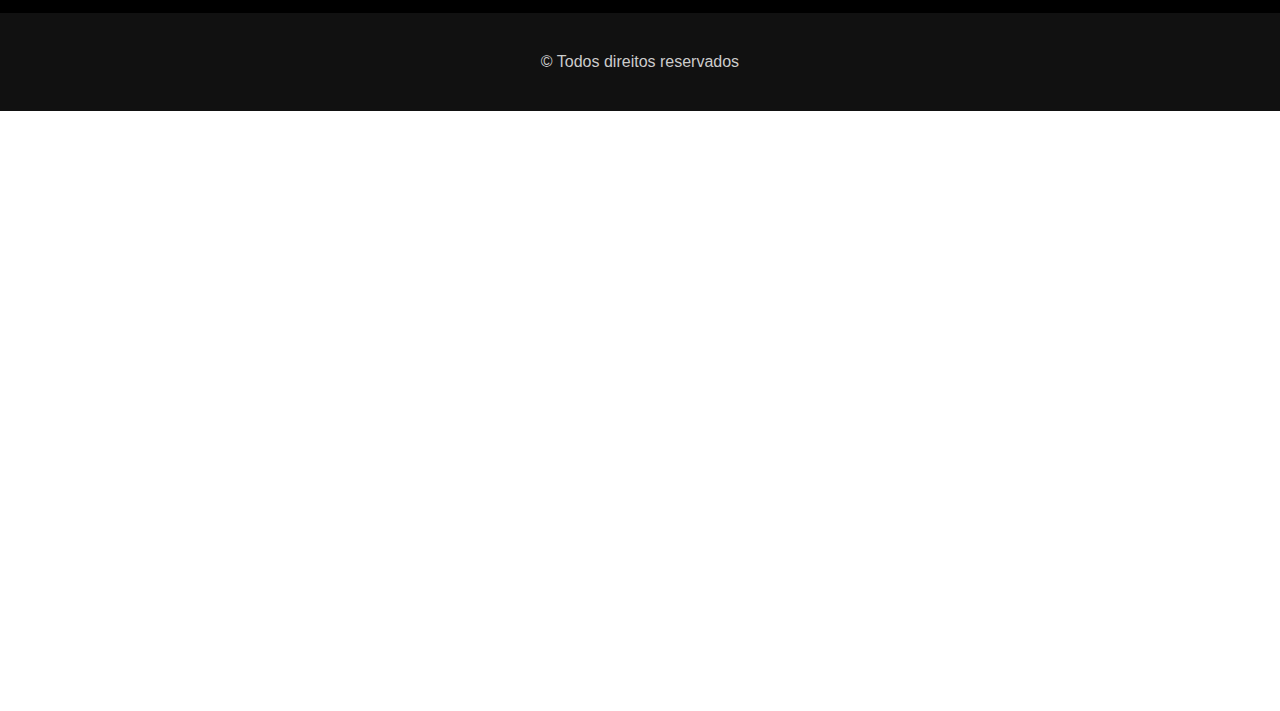
==== commit 2a8d365b: "Adição Termos e Condições" ====
--- a/index.html
+++ b/index.html
@@ -184,10 +184,10 @@
       <div>
         <h3 class="font-2-l-b cor-0">Informações</h3>
         <ul class="rodape-info font-2-s cor-7">
-          <li>bicicletas</li>
-          <li>Seguros</li>
-          <li>Contato</li>
-          <li>Termos e Condições</li>
+          <li><a href="./bicicletas.html">Bicicletas</a></li>
+          <li><a href="./seguros.html">Seguros</a></li>
+          <li><a href="./contato.html">Contato</a></li>
+          <li><a href="./termos.html">Termos e Condições</a></li>
         </ul>
       </div>
     </div>
--- a/css/style.css
+++ b/css/style.css
@@ -20,3 +20,6 @@
 
 /* Seguros */
 @import "./seguros/seguros.css";
+
+/* Termos e Condições */
+@import "./termos/termos.css";
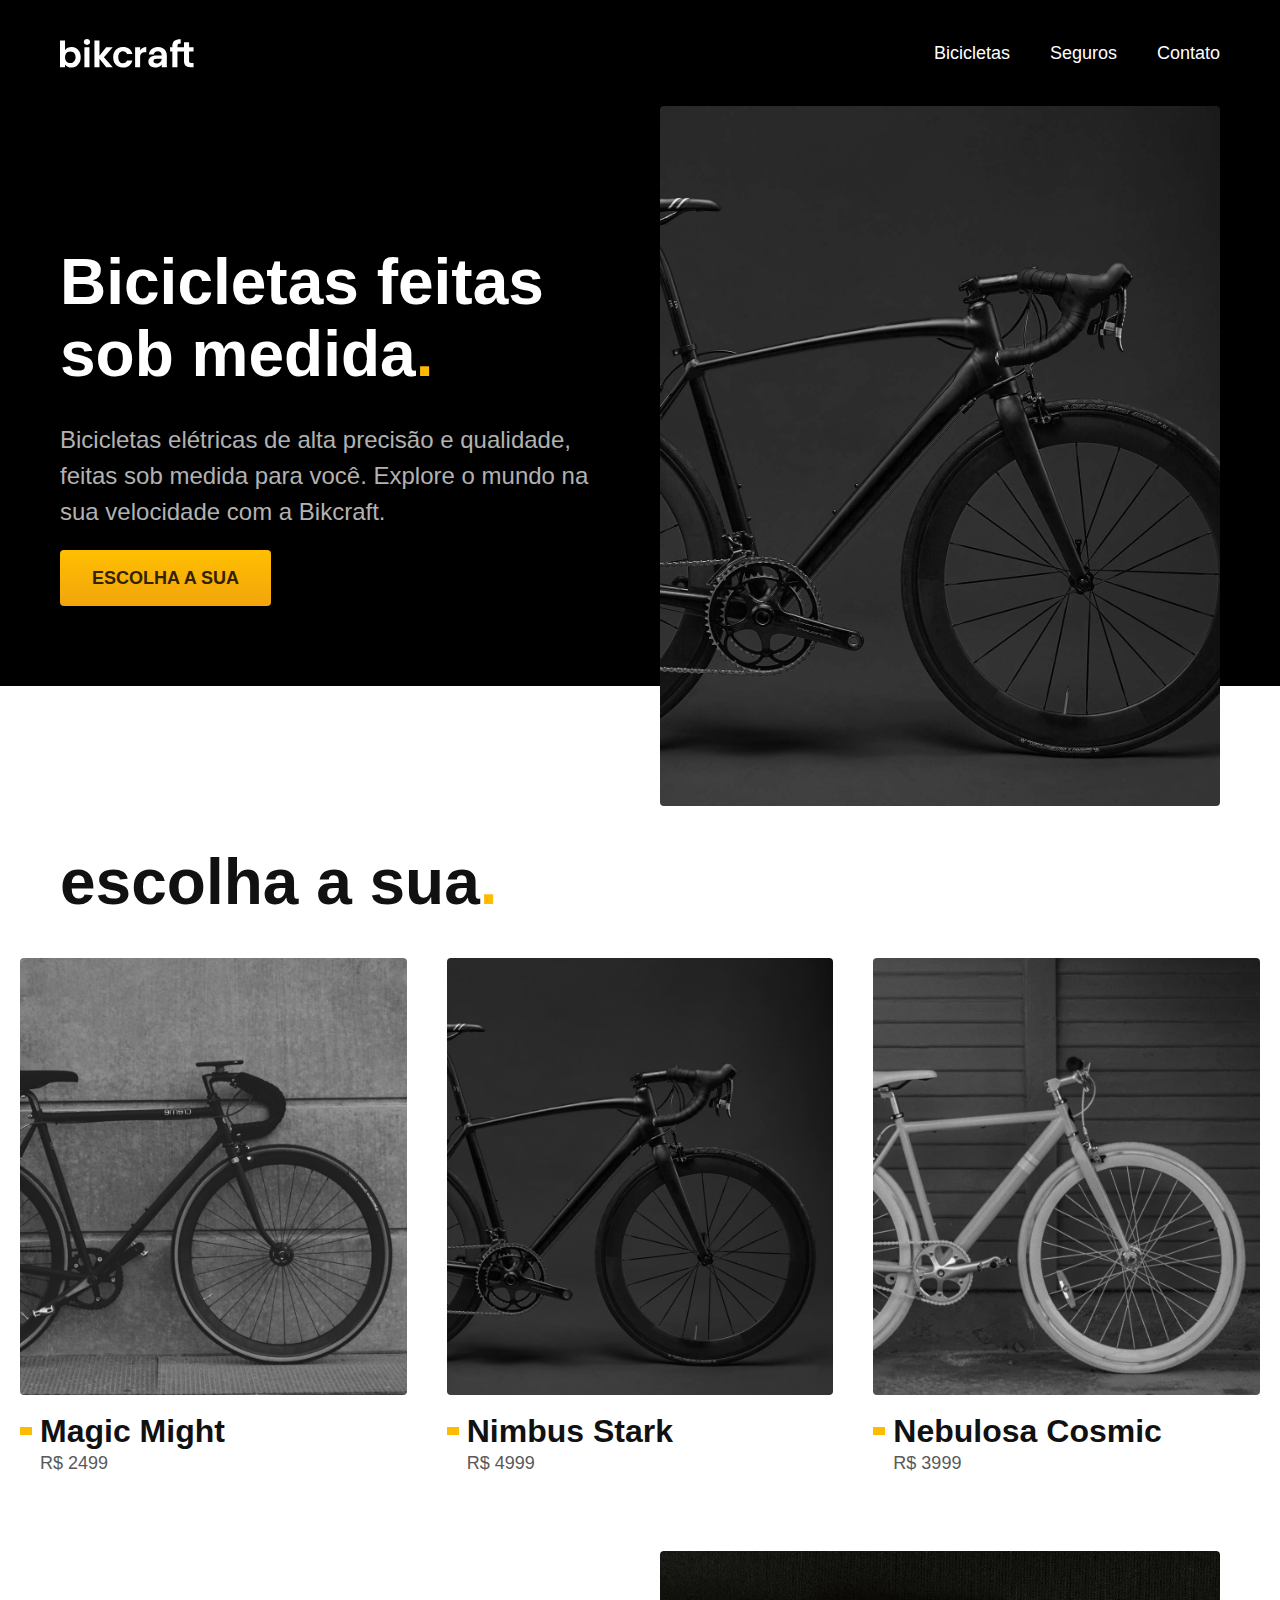
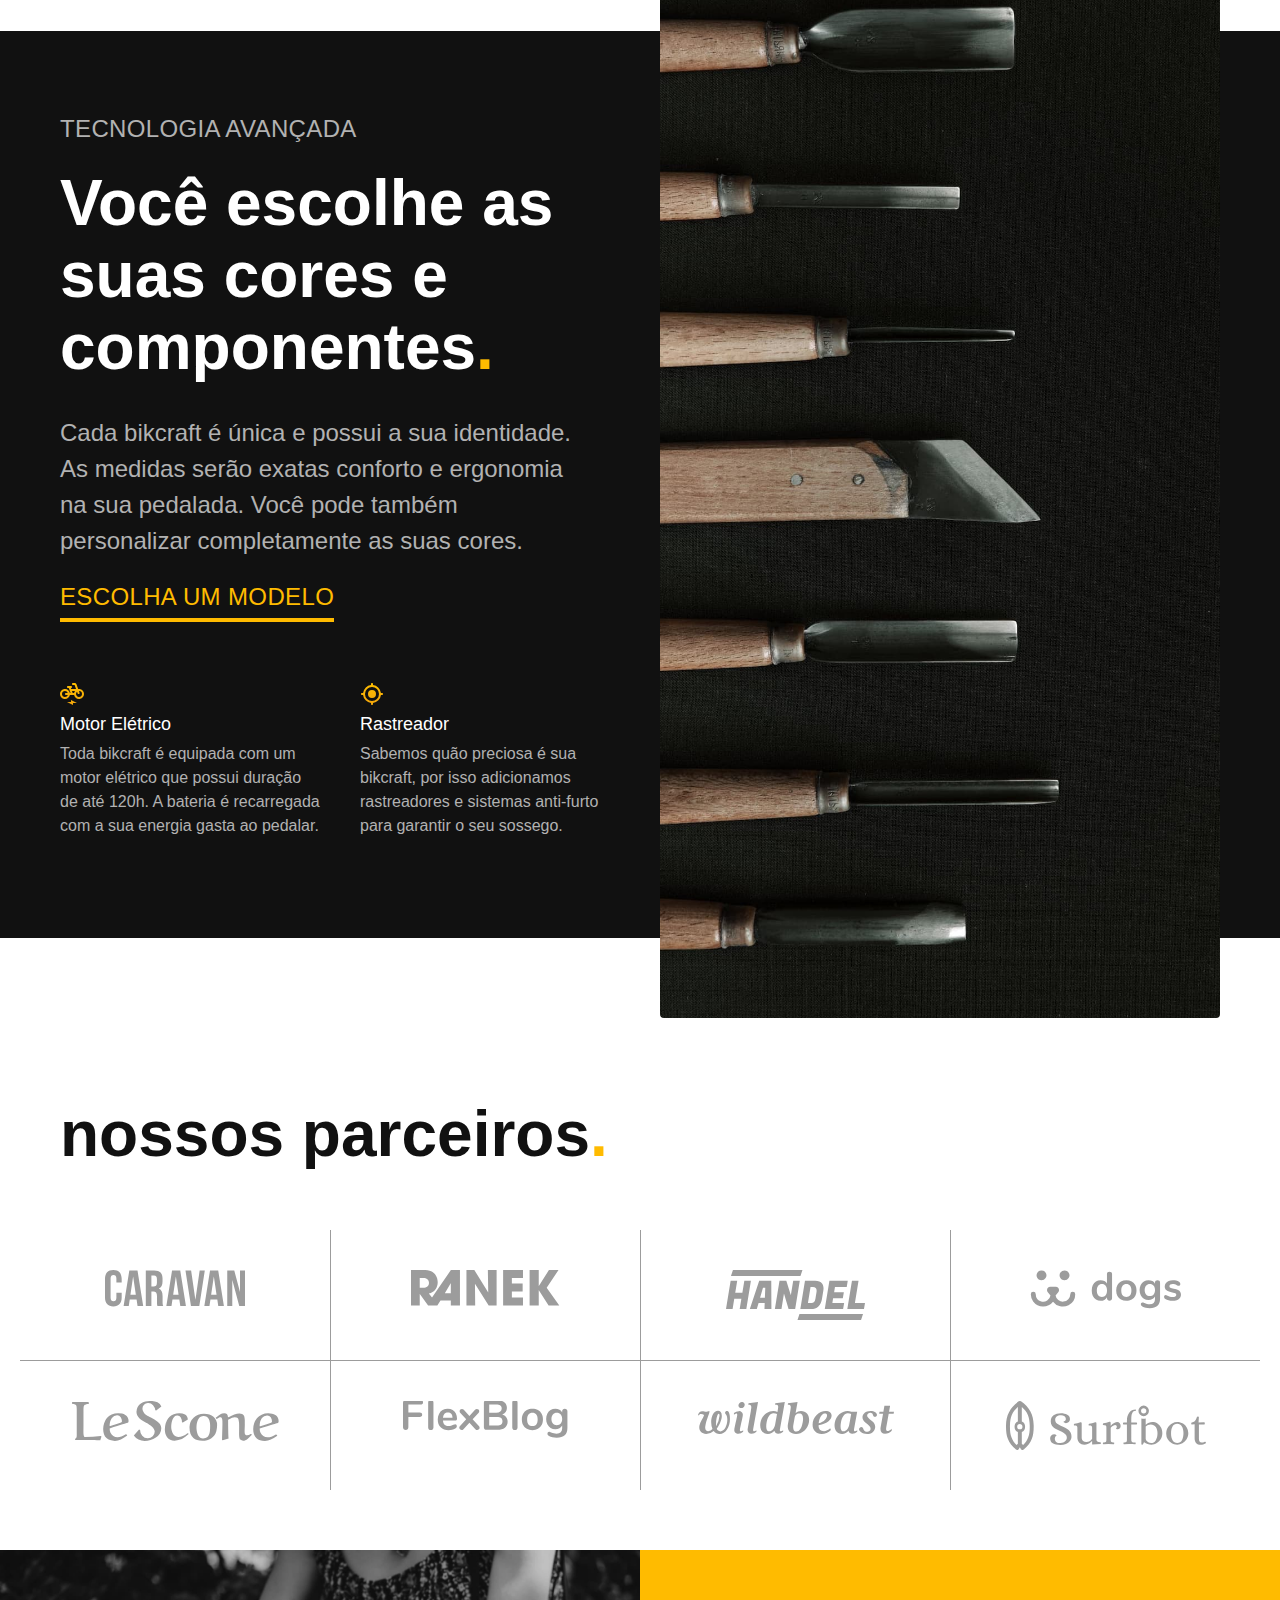
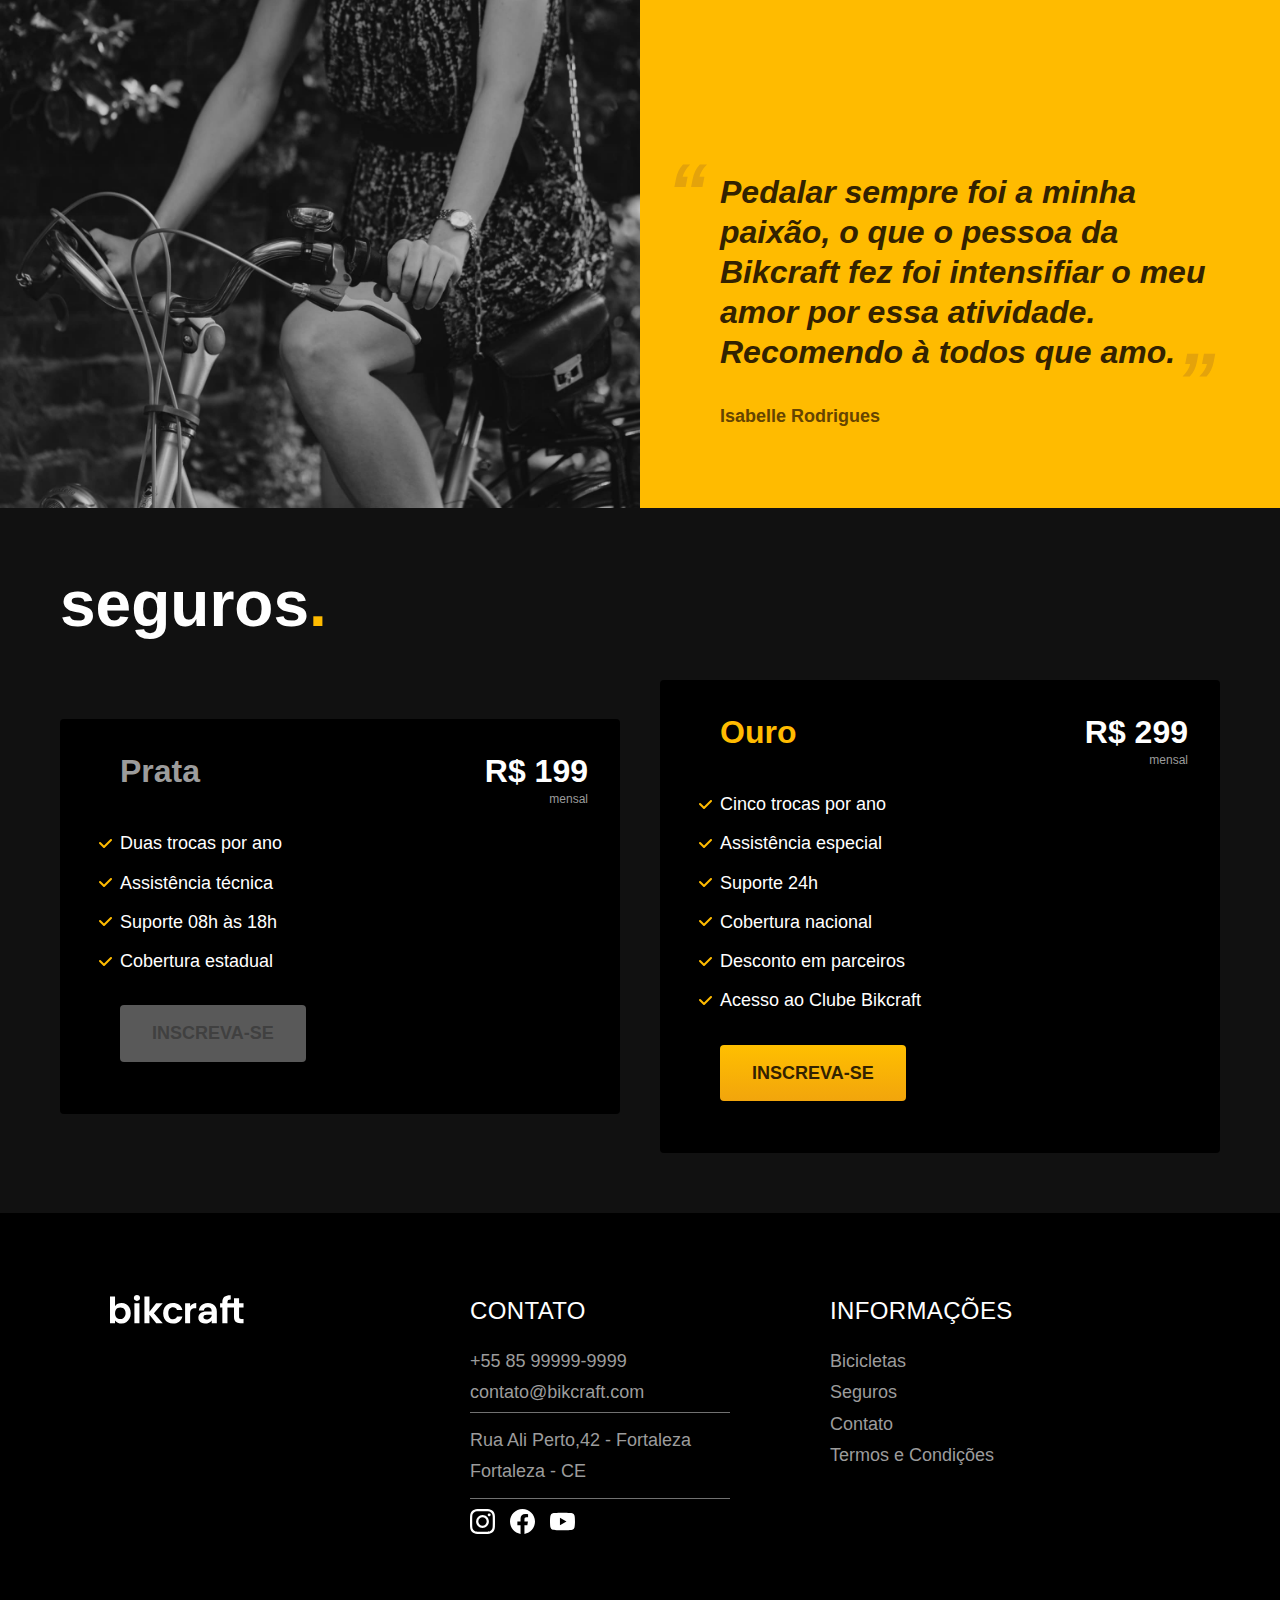
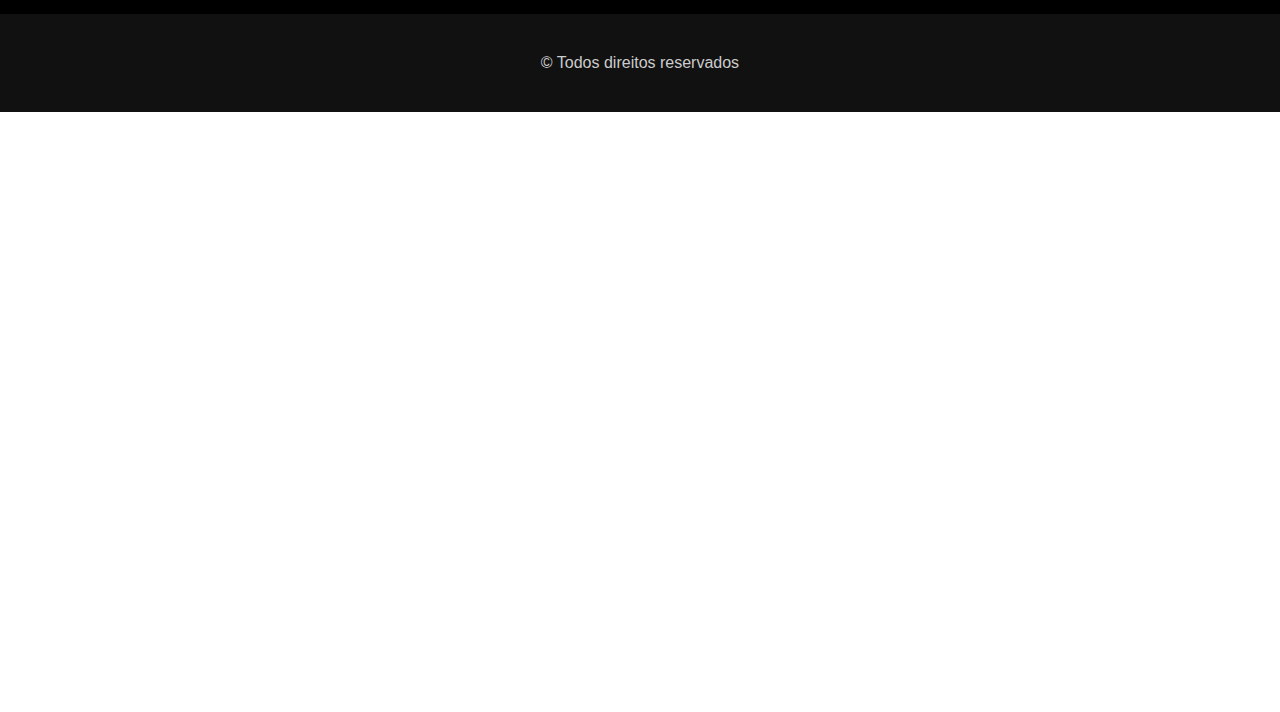
==== commit bd9ced37: "update font footer + termos" ====
--- a/index.html
+++ b/index.html
@@ -169,21 +169,21 @@
           <img src="./img/bikcraft.svg" alt="Bikcraft">
         </a>
       </div>
-      <div class="font-2-s cor-7">
+      <div class="font-2-m cor-6">
         <h3 class="font-2-l-b cor-0">Contato</h3>
-        <a href="+5585999999999">+55 85 99999-9999</a>
-        <p>contato@bikcraft.com</p>
+        <a href="tell:+5585999999999">+55 85 99999-9999</a>
+        <p>contato@bikcraft.com</p> <!-- link(a) + email: -->
         <span class="span">Rua Ali Perto,42 - Fortaleza
           <span>Fortaleza - CE</span></span>
         <ul class="rodape-redes">
-          <li><img src="./img/redes/instagram.svg" alt="icone-insta"></li>
-          <li><img src="./img/redes/facebook.svg" alt="icone-fc"></li>
-          <li><img src="./img/redes/youtube.svg" alt="icone-yt"></li>
+          <li><a href="#"><img src="./img/redes/instagram.svg" alt="icone-insta"></a></li>
+          <li><a href="#"><img src="./img/redes/facebook.svg" alt="icone-fc"></a></li>
+          <li><a href="#"><img src="./img/redes/youtube.svg" alt="icone-yt"></a></li>
         </ul>
       </div>
       <div>
         <h3 class="font-2-l-b cor-0">Informações</h3>
-        <ul class="rodape-info font-2-s cor-7">
+        <ul class="rodape-info font-2-m cor-6">
           <li><a href="./bicicletas.html">Bicicletas</a></li>
           <li><a href="./seguros.html">Seguros</a></li>
           <li><a href="./contato.html">Contato</a></li>
